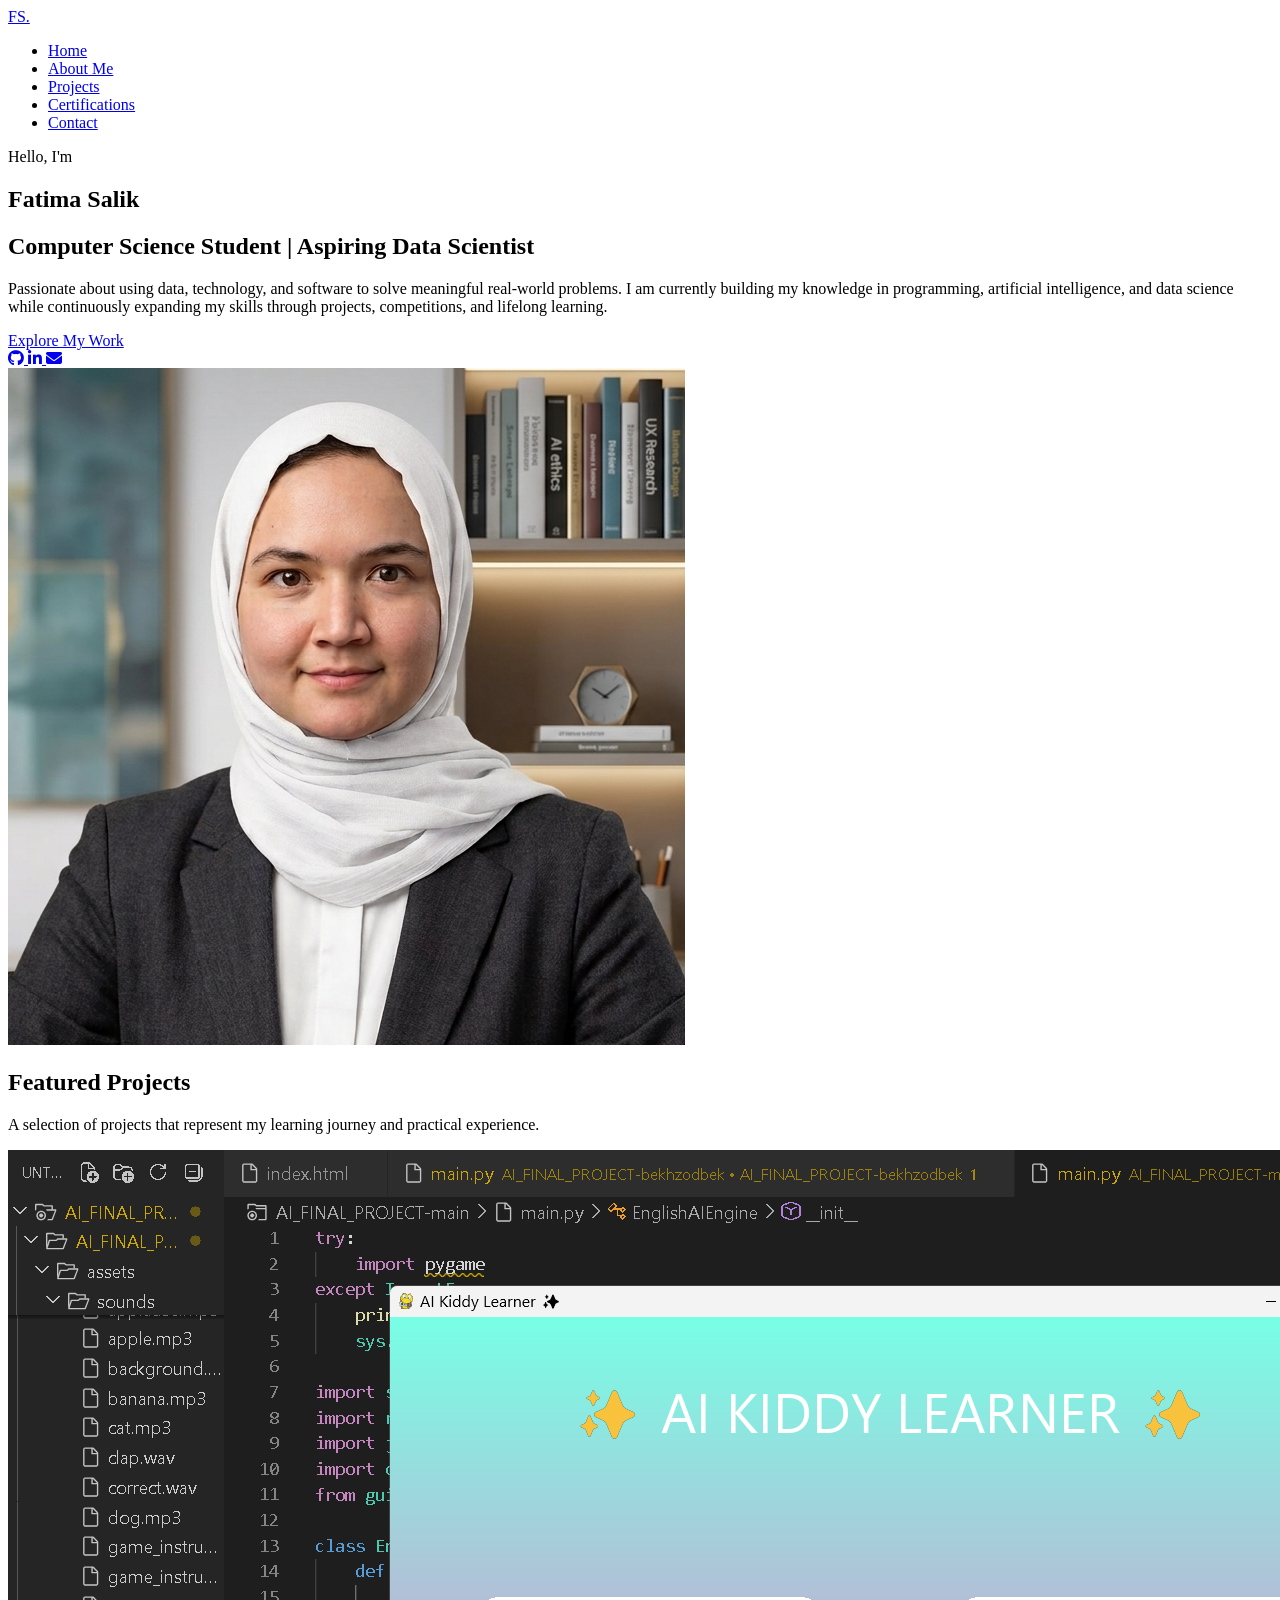
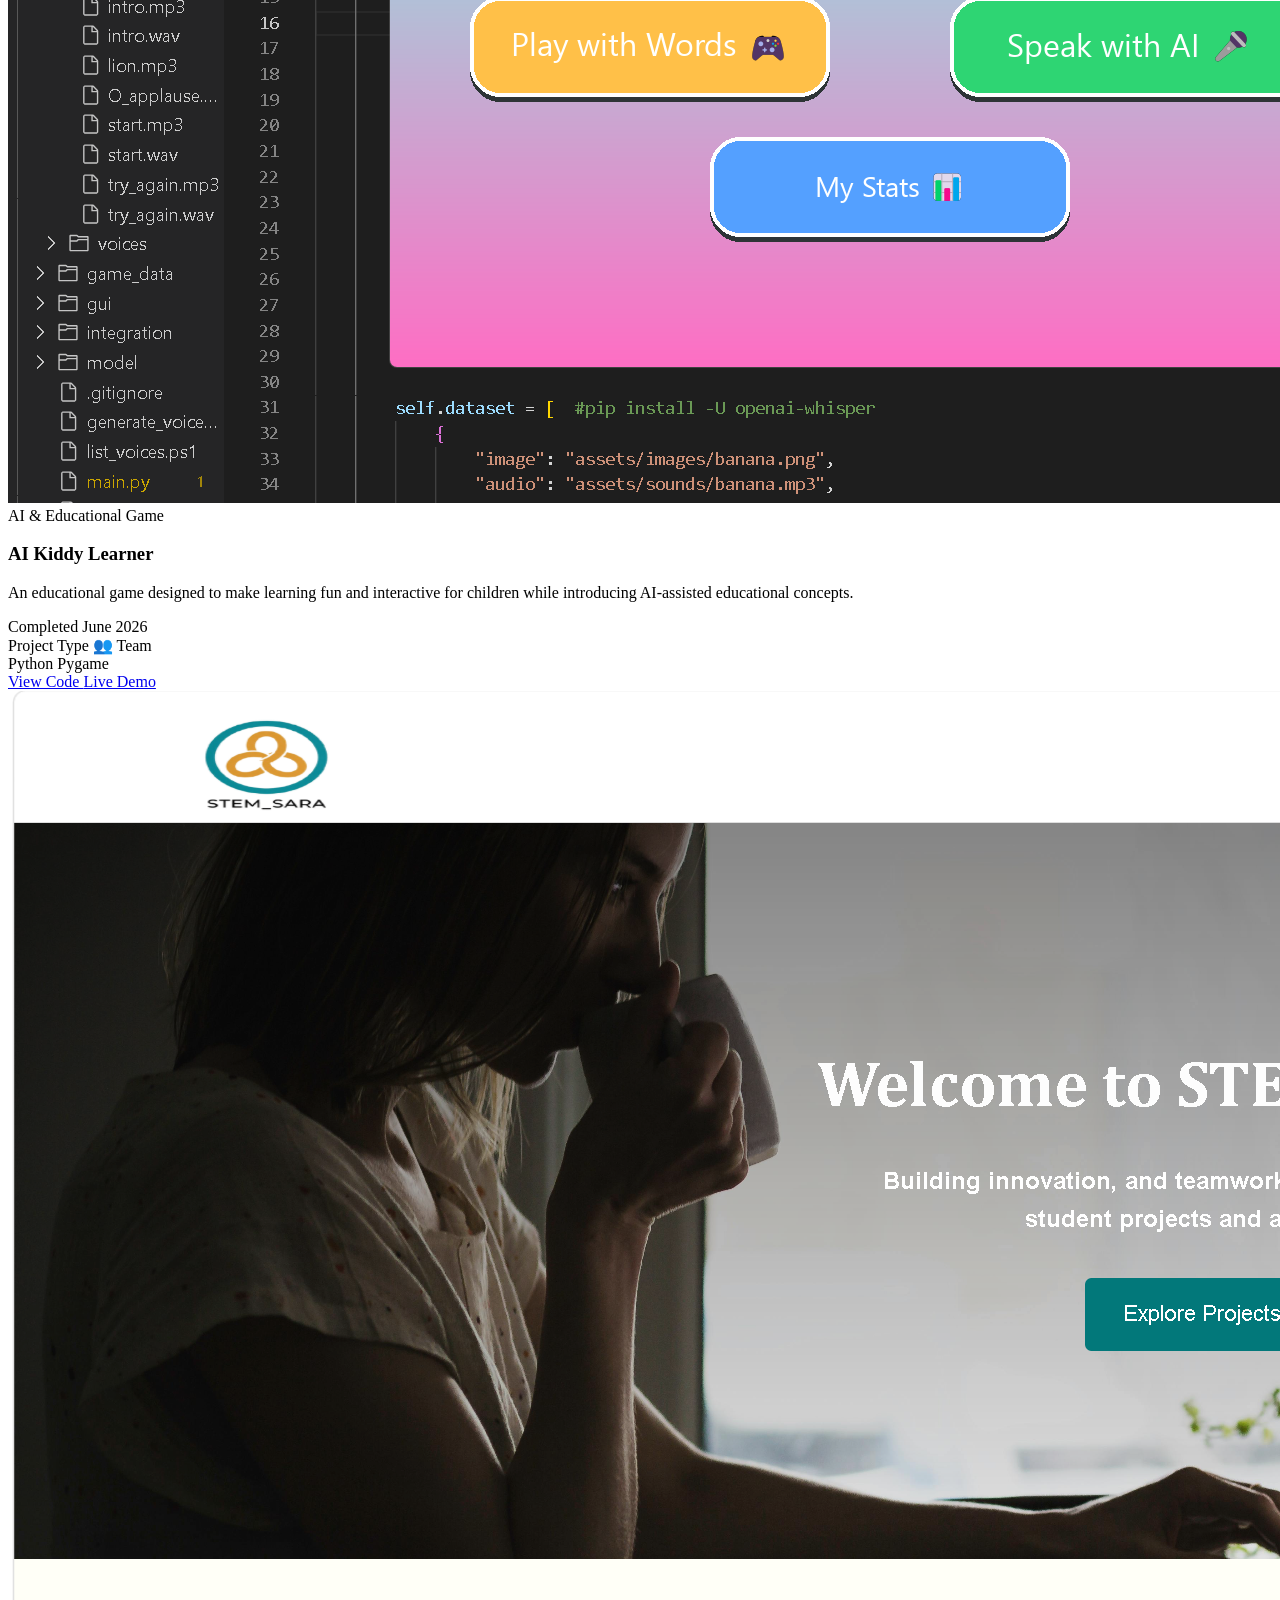
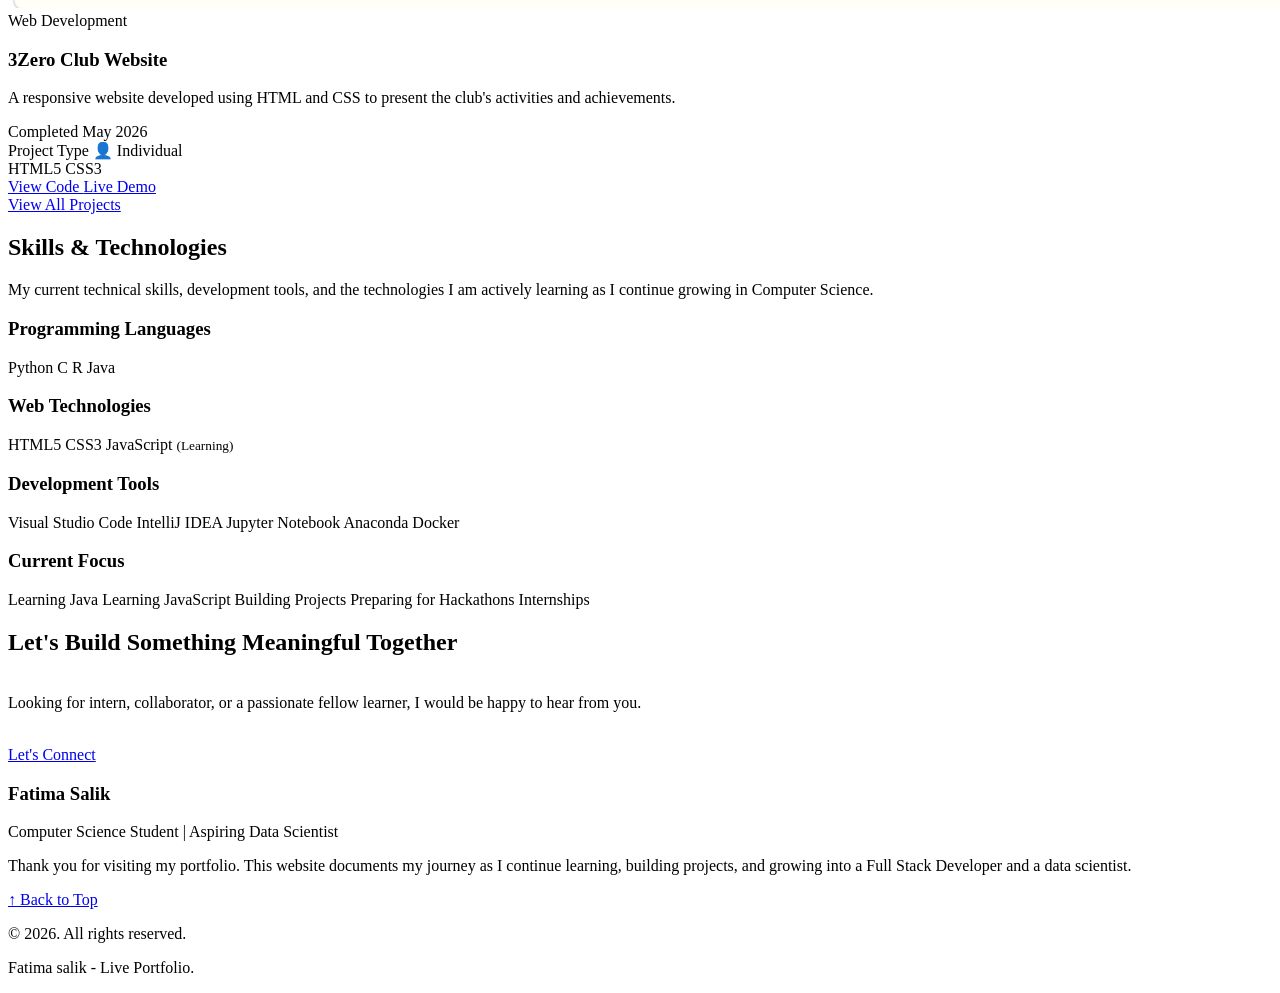
==== index.html @ 70add057 "Initial commit for portfolio project" ====
<!DOCTYPE html>
<html lang="en">

<head>

    <!-- ==========================
         Basic Page Information
    =========================== -->

    <meta charset="UTF-8">
    <meta name="viewport" content="width=device-width, initial-scale=1.0">

    <title>Fatima Salik | Portfolio</title>

    <meta name="description"
        content="Official portfolio of Fatima Salik, a Computer Science student and aspiring Data Scientist showcasing projects, skills, achievements, and learning journey.">

    <meta name="author" content="Fatima Salik">

    <!-- CSS -->
    <link rel="stylesheet" href="css/style.css">

    <!-- Google Fonts (Professional Choice) -->
    <link rel="preconnect" href="https://fonts.googleapis.com">
    <link rel="preconnect" href="https://fonts.gstatic.com" crossorigin>

    <link href="https://fonts.googleapis.com/css2?family=Poppins:wght@300;400;500;600;700&display=swap"
        rel="stylesheet">

    <!-- Icons (for later use) -->
    <link rel="stylesheet"
        href="https://cdnjs.cloudflare.com/ajax/libs/font-awesome/6.7.2/css/all.min.css">

</head>

<body>

    <!-- ==================================
             HEADER
    =================================== -->

    <header>
 <div class="container">  
        <nav class="navbar">

            <!-- Logo / Name -->

            <div class="logo">

                <a href="index.html">
                    FS.
                </a>

            </div>

            <!-- Navigation Links -->

            <ul class="nav-links">

                <li><a href="index.html" class="active">Home</a></li>

                <li><a href="About_Me.html">About Me</a></li>

                <li><a href="Projects.html">Projects</a></li>

                <li><a href="Certifications.html">Certifications</a></li>

                <!-- <li><a href="assets/Fatima_Salik_Resume.pdf">Resume</a></li> -->

                <li><a href="Contact.html">Contact</a></li>

                

            </ul>

        </nav>
</div>
    </header>


    <!-- ==================================
                HERO SECTION
    =================================== -->

    <main>
        <div id="connect-anchor"></div>


        <section id="hero" class="hero">
            <div class="container"> 

            <!-- Left Side -->
             

            <div class="hero-content">

                <p class="welcome-text">

                    Hello, I'm

                </p>

                <h1>

                    Fatima Salik

                </h1>

                <h2>

                    Computer Science Student
                    <span>|</span>
                    Aspiring Data Scientist

                </h2>

                <p class="hero-description">

                    Passionate about using data, technology, and software to
                    solve meaningful real-world problems.

                    I am currently building my knowledge in programming,
                    artificial intelligence, and data science while continuously
                    expanding my skills through projects, competitions, and
                    lifelong learning.

                </p>

                <!-- Buttons -->

                <div class="hero-buttons">

    <a href="Projects.html" class="primary-btn">

        Explore My Work

    </a>

    <!-- <a href="About_me.html" class="secondary-btn">

        My Learning Journey

    </a> -->

</div>

            </div>


            <!-- Right Side -->

            <div class="hero-image">

                <div class="hero-image">

    <div class="hero-social">

        <a href="https://github.com/fatimasalik-dev" target="_blank">
            <i class="fab fa-github"></i>
        </a>

        <a href="https://www.linkedin.com/in/fatimasalik/" target="_blank">
            <i class="fab fa-linkedin-in"></i>
        </a>

        <a href="mailto:salikfatima2004@gmail.com">
            <i class="fas fa-envelope"></i>
        </a>

    </div>

    <img src="images/profile.png"
         alt="Fatima Salik">

</div>


        </section>
       
            <!-- ==================================
                ABOUT PREVIEW
    =================================== -->

    <!-- <section id="about" class="about">
        <div class="container"> 
            <div class="about-card">  
            <h1>Who I am: </h1>    <br>
            </div>

<div class="about-text">

    <p>

        I am currently pursuing a Bachelor's degree in
        Computer Science while building a strong foundation
        in programming, software development, and data science.

    </p>

    <p>

        I enjoy learning new technologies, solving logical
        problems, and turning ideas into practical software
        solutions through continuous learning and hands-on
        projects.

    </p>

    <p>

        As I progress through my university journey,
        this portfolio documents my growth, projects,
        achievements, and experiences as an aspiring
        technology professional.

    </p>
    <br>

    <a href="About_me.html" class="primary-btn">

        My Learning Journey →

    </a>

</div>
</div>
 </div>

    </section> -->

    <!-- ==================================
            FEATURED PROJECTS
    =================================== -->

    <section id="projects" class="featured-projects">
         <div class="container">  

        <div class="section-heading">

            <h2>Featured Projects</h2>

            <p>

                A selection of projects that represent my learning journey
                and practical experience.

            </p>

        </div>


        <div class="projects-container">

            <!-- Project 1 -->

           
            <article class="project-card">

    <img src="images/ai-kiddy.png"
         alt="AI Kiddy Learner Project Screenshot">

    <div class="project-content">

        <span class="project-category">

            AI & Educational Game

        </span>

        <h3>

            AI Kiddy Learner

        </h3>

        <p>

            An educational game designed to make learning fun
            and interactive for children while introducing
            AI-assisted educational concepts.

        </p>

        <div class="project-meta">

            <div class="meta-item">

                <span class="meta-label">

                    Completed

                </span>

                <span class="meta-value">

                    June 2026

                </span>

            </div>

            <div class="meta-item">

                <span class="meta-label">

                    Project Type

                </span>

                <span class="meta-value">

                    👥 Team

                </span>

            </div>

        </div>

        <div class="tech-stack">

            <span>Python</span>

            <span>Pygame</span>

        </div>

        <div class="project-links">

            <a href="#" class="secondary-btn">

                View Code

            </a>

            <a href="#" class="primary-btn">

                Live Demo

            </a>

        </div>

    </div>

</article>

            <!-- Project 2 -->

            <article class="project-card">

    <img src="images/stem-sara.png"
         alt="STEM_SARA Club Website Screenshot">

    <div class="project-content">

        <span class="project-category">

            Web Development

        </span>

        <h3>

            3Zero Club Website

        </h3>

        <p>

            A responsive website developed using HTML and CSS
            to present the club's activities and achievements.

        </p>

        <div class="project-meta">

            <div class="meta-item">

                <span class="meta-label">

                    Completed

                </span>

                <span class="meta-value">

                    May 2026

                </span>

            </div>

            <div class="meta-item">

                <span class="meta-label">

                    Project Type

                </span>

                <span class="meta-value">

                    👤 Individual
                </span>

            </div>

        </div>

        <div class="tech-stack">

            <span>HTML5</span>

            <span>CSS3</span>

        </div>

        <div class="project-links">

            <!-- <a href="#" class="secondary-btn">

                View Code

            </a> -->

            <a href="https://github.com/fatimasalik-dev/STEM_SARA"
   class="secondary-btn"
   target="_blank"
   rel="noopener noreferrer">

    View Code

</a>

            <!-- <a href="#" class="primary-btn">

                Live Demo

            </a> -->

<a href="https://fatimasalik-dev.github.io/STEM_SARA/"
   class="primary-btn"
   target="_blank"
   rel="noopener noreferrer">

    Live Demo

</a>




        </div>

    </div>

</article>

        </div>



        <div class="projects-button">

            <a href="Projects.html"
                class="primary-btn">

                View All Projects

            </a>

        </div>
 </div>
    </section>

    <!-- ==================================
                SKILLS PREVIEW
    =================================== -->

<section id="skills" class="skills">

    <div class="container">

        <div class="section-heading">

            <h2>Skills & Technologies</h2>

            <p>

                My current technical skills, development tools,
                and the technologies I am actively learning as I
                continue growing in Computer Science.

            </p>

        </div>

        <div class="skills-grid">

            <!-- Programming Languages -->

            <div class="skill-card">

                <h3>Programming Languages</h3>

                <div class="skill-tags">

                    <span>Python</span>
                    <span>C</span>
                    <span>R</span>
                    <span>Java</span>

                </div>

            </div>

            <!-- Web Technologies -->

            <div class="skill-card">

                <h3>Web Technologies</h3>

                <div class="skill-tags">

                    <span>HTML5</span>
                    <span>CSS3</span>
                    <span>JavaScript <small>(Learning)</small></span>

                </div>

            </div>

            <!-- Development Tools -->

            <div class="skill-card">

                <h3>Development Tools</h3>

                <div class="skill-tags">

                    <span>Visual Studio Code</span>
                    <span>IntelliJ IDEA</span>
                    <span>Jupyter Notebook</span>
                    <span>Anaconda</span>
                    <span>Docker</span>

                </div>

            </div>

            <!-- Current Focus -->

            <div class="skill-card">

                <h3>Current Focus</h3>

                <div class="skill-tags">

                    <span>Learning Java</span>
                    <span>Learning JavaScript</span>
                    <span>Building Projects</span>
                    <span>Preparing for Hackathons</span>
                    <span>Internships</span>

                </div>

            </div>

        </div>

    </div>

</section>

     
        <!-- ==================================
                CONTACT CTA
    =================================== -->

<section id="contact" class="contact">

    <div class="container">

        <div class="contact-card">

            <h2>Let's Build Something Meaningful Together</h2>

            <p> <br>
                Looking for intern, collaborator, or a passionate fellow learner, I would be happy to hear from you.
            </p>
<br>
            <div class="contact-buttons">

               <a href="#connect-anchor" class="primary-btn">
Let's Connect</a>

            </div>

        </div>

    </div>

</section>
           

</main>


<!-- ==================================
            FOOTER
=================================== -->


<footer id="footer">

    <div class="container">

        <div class="footer-content">

            <h3>

                Fatima Salik

            </h3>

            <p class="footer-title">

                Computer Science Student | Aspiring Data Scientist

            </p>

            <p class="footer-description">

                Thank you for visiting my portfolio. This website
                documents my journey as I continue learning,
                building projects, and growing into a  Full Stack Developer and a data scientist.

            </p>

            <a href="#hero" class="back-to-top">

                ↑ Back to Top

            </a>

            <div class="footer-bottom">

                <p>

                    &copy; 2026. All rights reserved.

                </p>

                <p>

                Fatima salik - Live Portfolio.
                </p>

            </div>

        </div>

    </div>

</footer>



<!-- JavaScript -->
<script src="js/script.js"></script>

</body>

</html>


    </main>



    <!-- JavaScript -->
    <script src="js/script.js"></script>

</body>

</html>
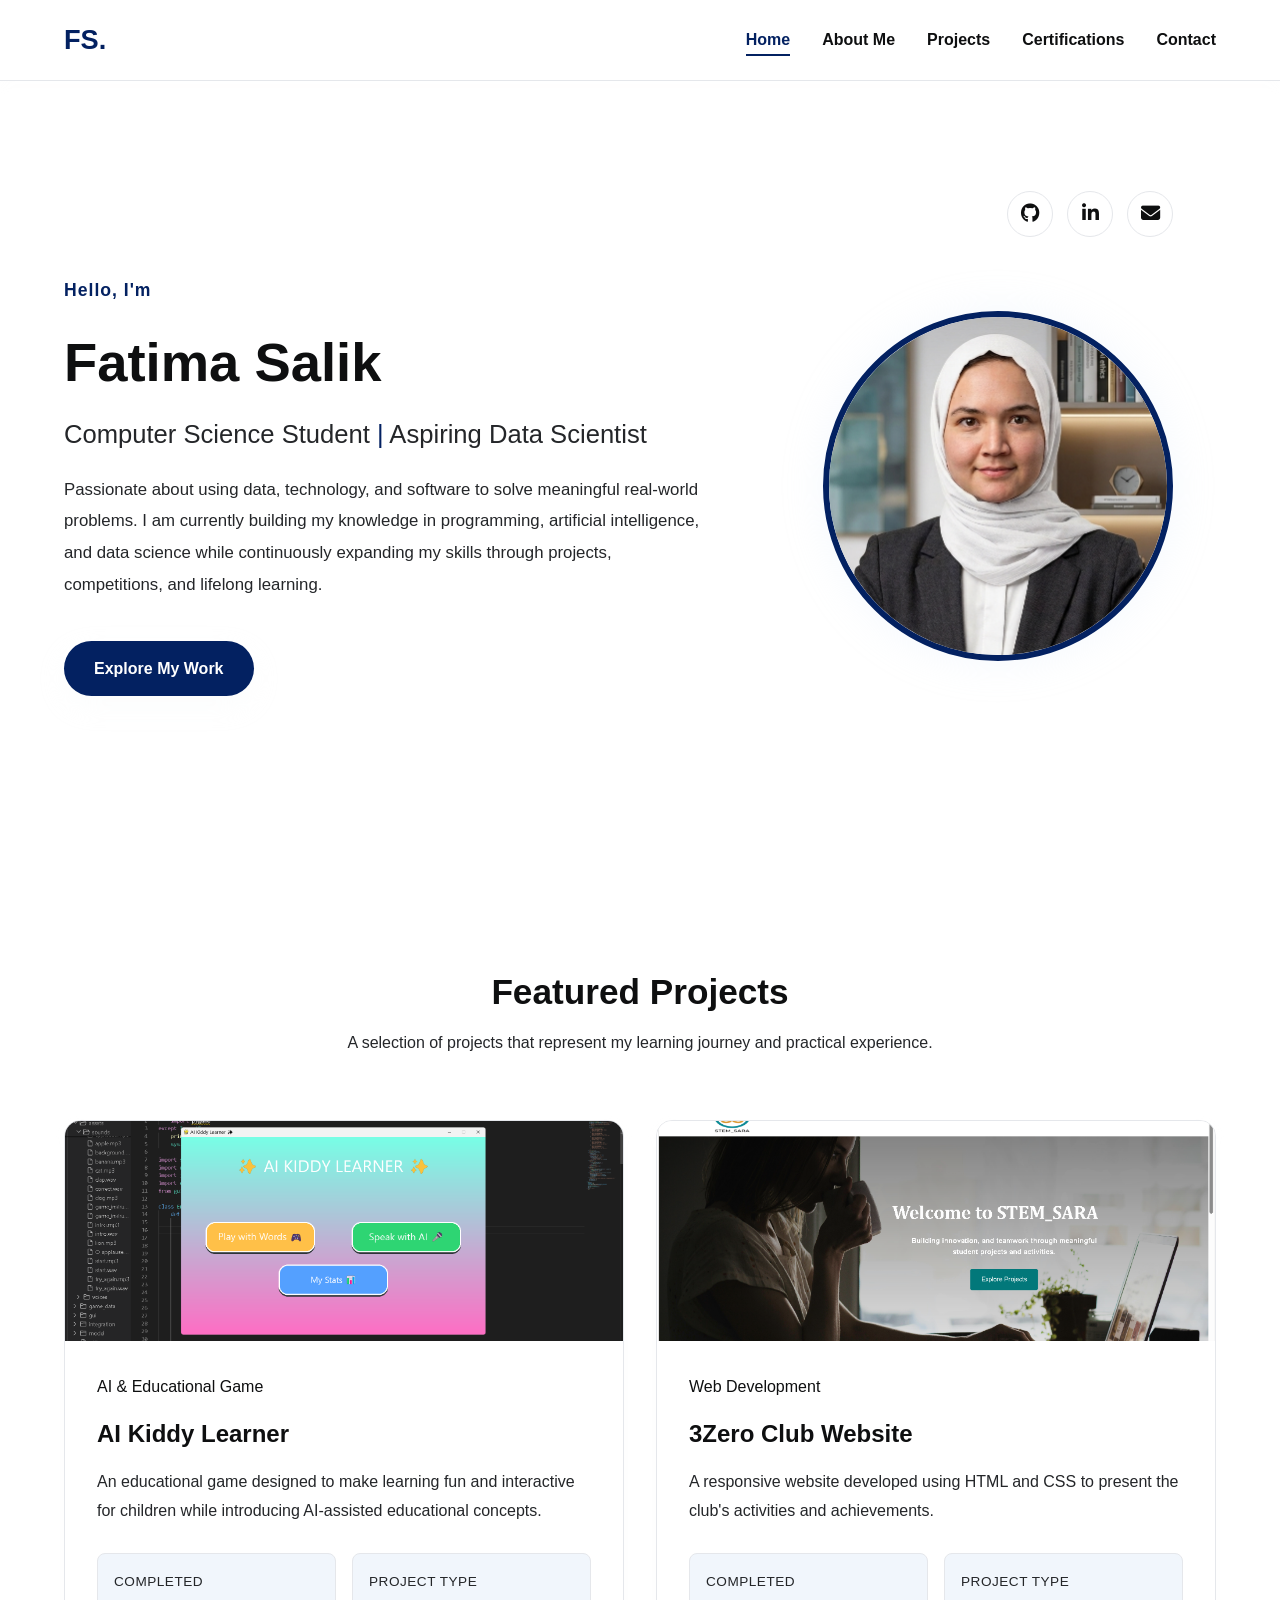
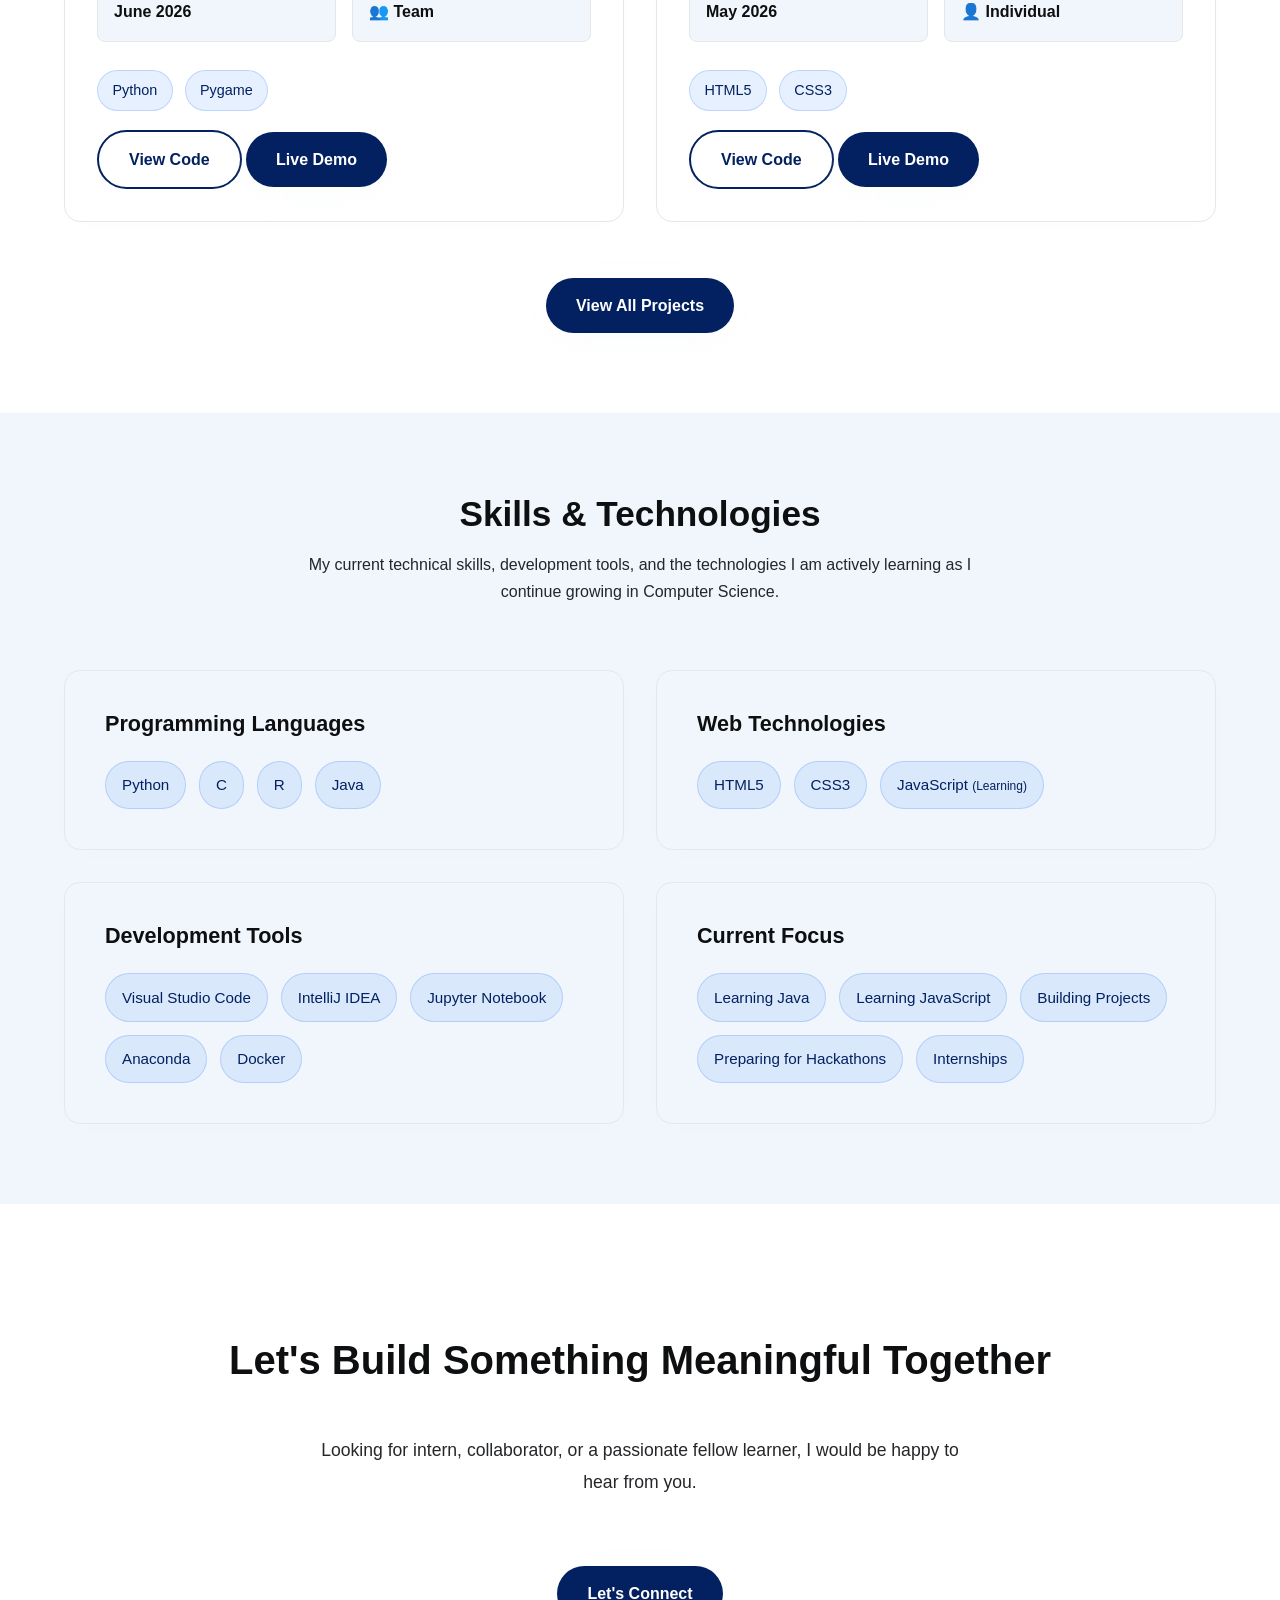
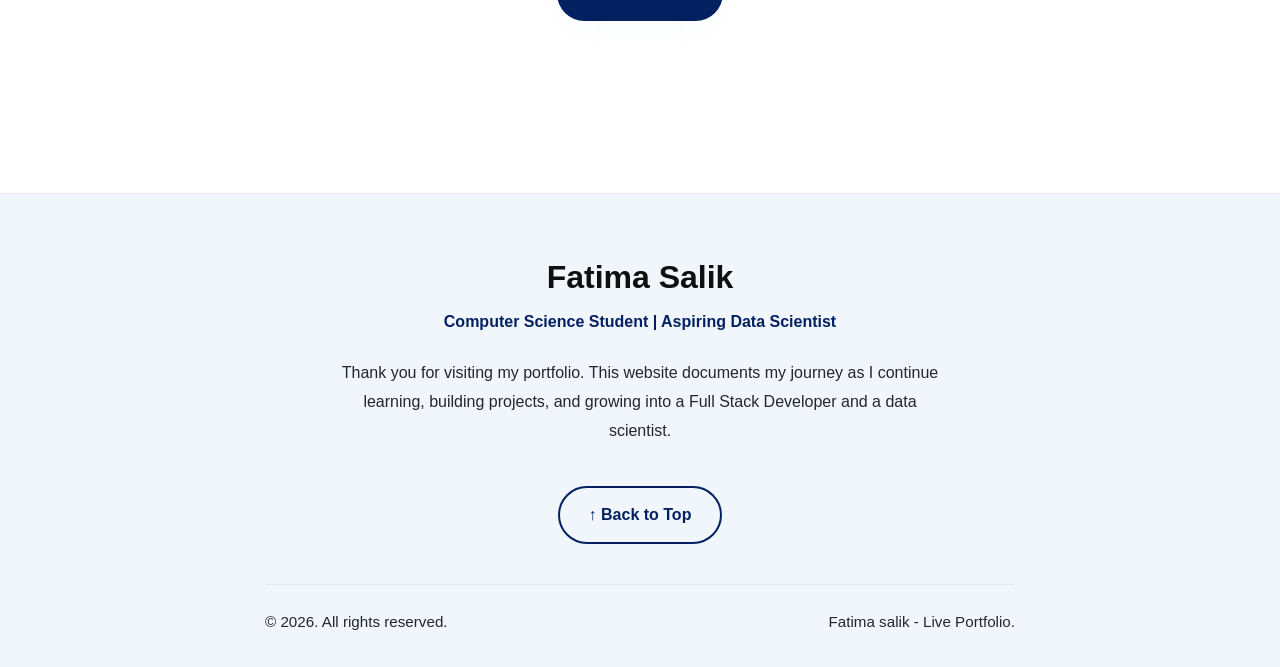
==== commit 6b751632: "Change stylesheet link to uppercase 'CSS' Updated the CSS stylesheet link to use uppercase 'CSS'." ====
--- a/index.html
+++ b/index.html
@@ -18,7 +18,7 @@
     <meta name="author" content="Fatima Salik">
 
     <!-- CSS -->
-    <link rel="stylesheet" href="css/style.css">
+    <link rel="stylesheet" href="CSS/style.css">
 
     <!-- Google Fonts (Professional Choice) -->
     <link rel="preconnect" href="https://fonts.googleapis.com">
@@ -684,4 +684,4 @@
 
 </body>
 
-</html>+</html>
--- a/CSS/style.css
+++ b/CSS/style.css
@@ -0,0 +1,29 @@
+
+@import url("variables.css");
+@import url("reset.css");
+@import url("navbar.css");
+@import url("Home.css");
+
+@import url("About_Me.css");
+
+@import url("Certifications.css");
+
+@import url("contact.css");
+@import url("footer.css");
+@import url("responsive.css");
+html{
+
+    scroll-behavior:smooth;
+
+}
+
+/* 
+*{
+background:#FFFFFF;
+backdrop-filter:blur(25px);
+} */
+
+
+/* body{
+    background:rgb(255, 253, 253) !important;
+} */
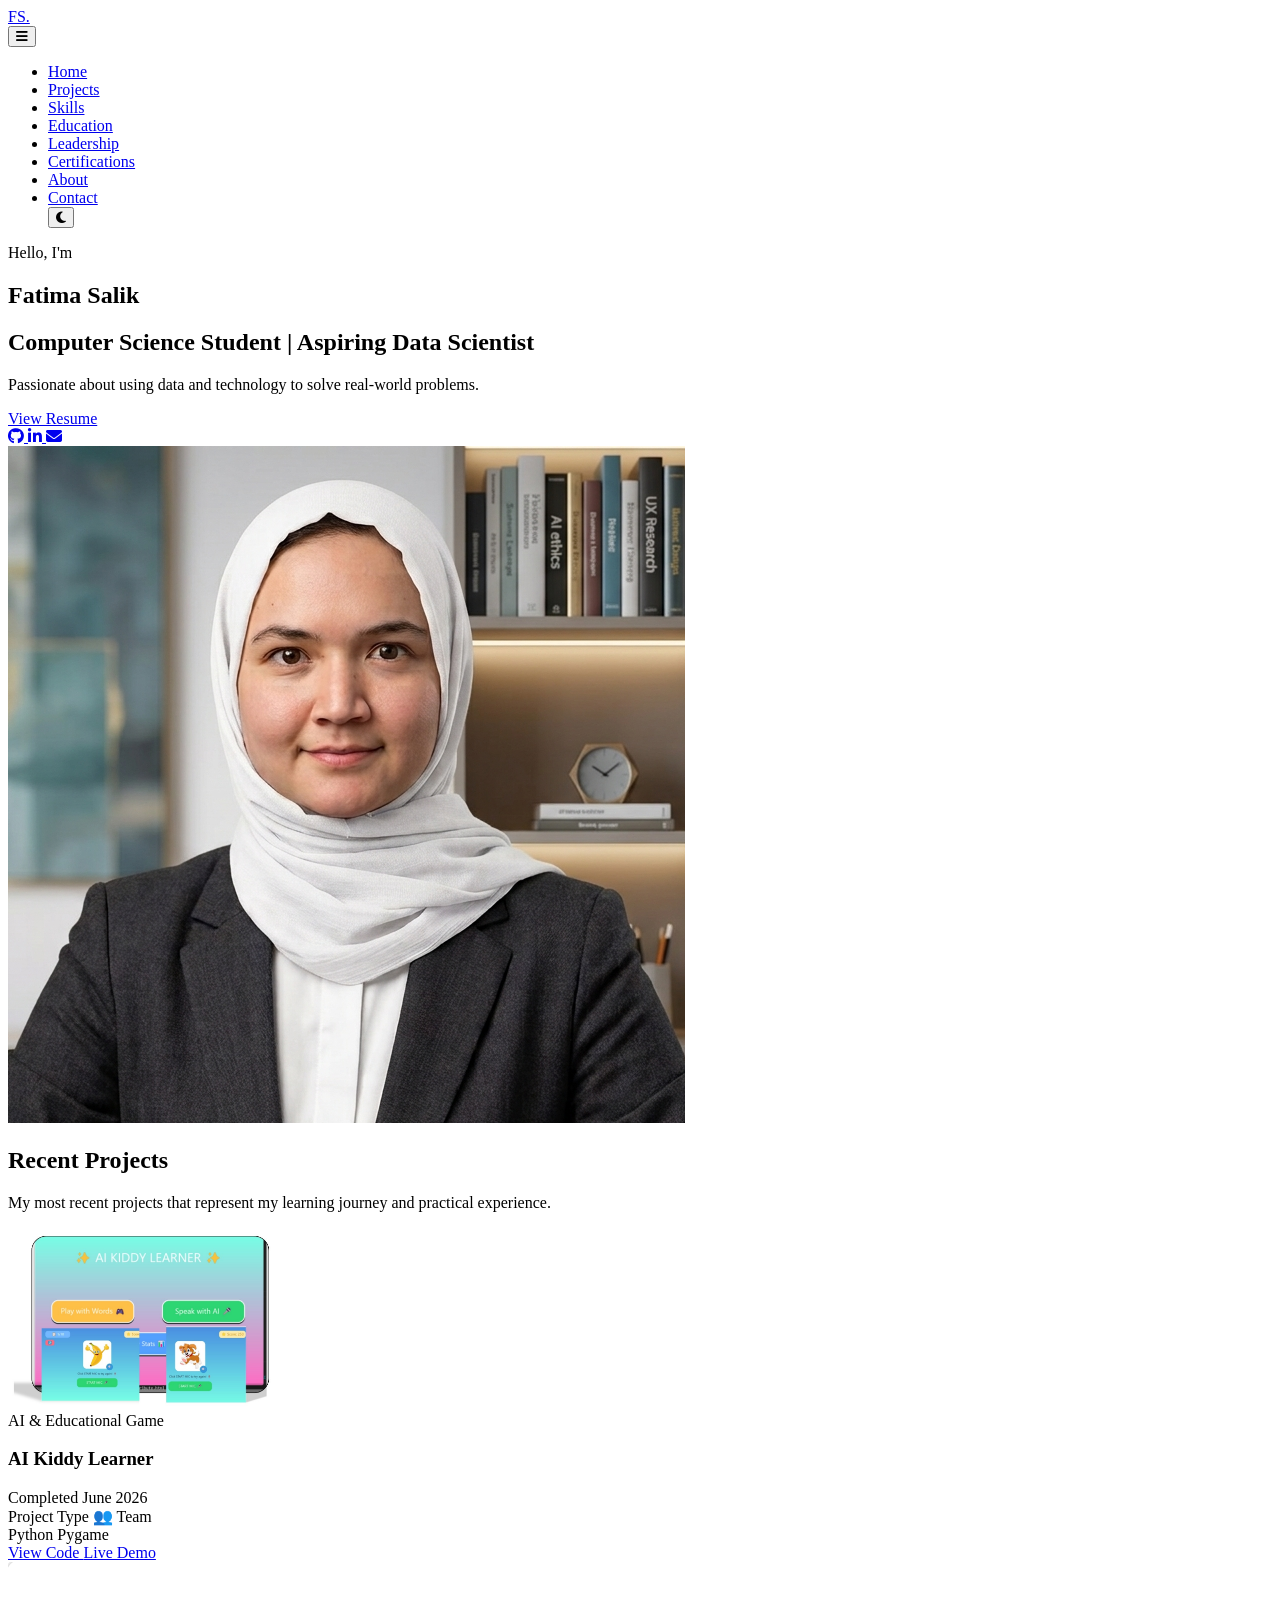
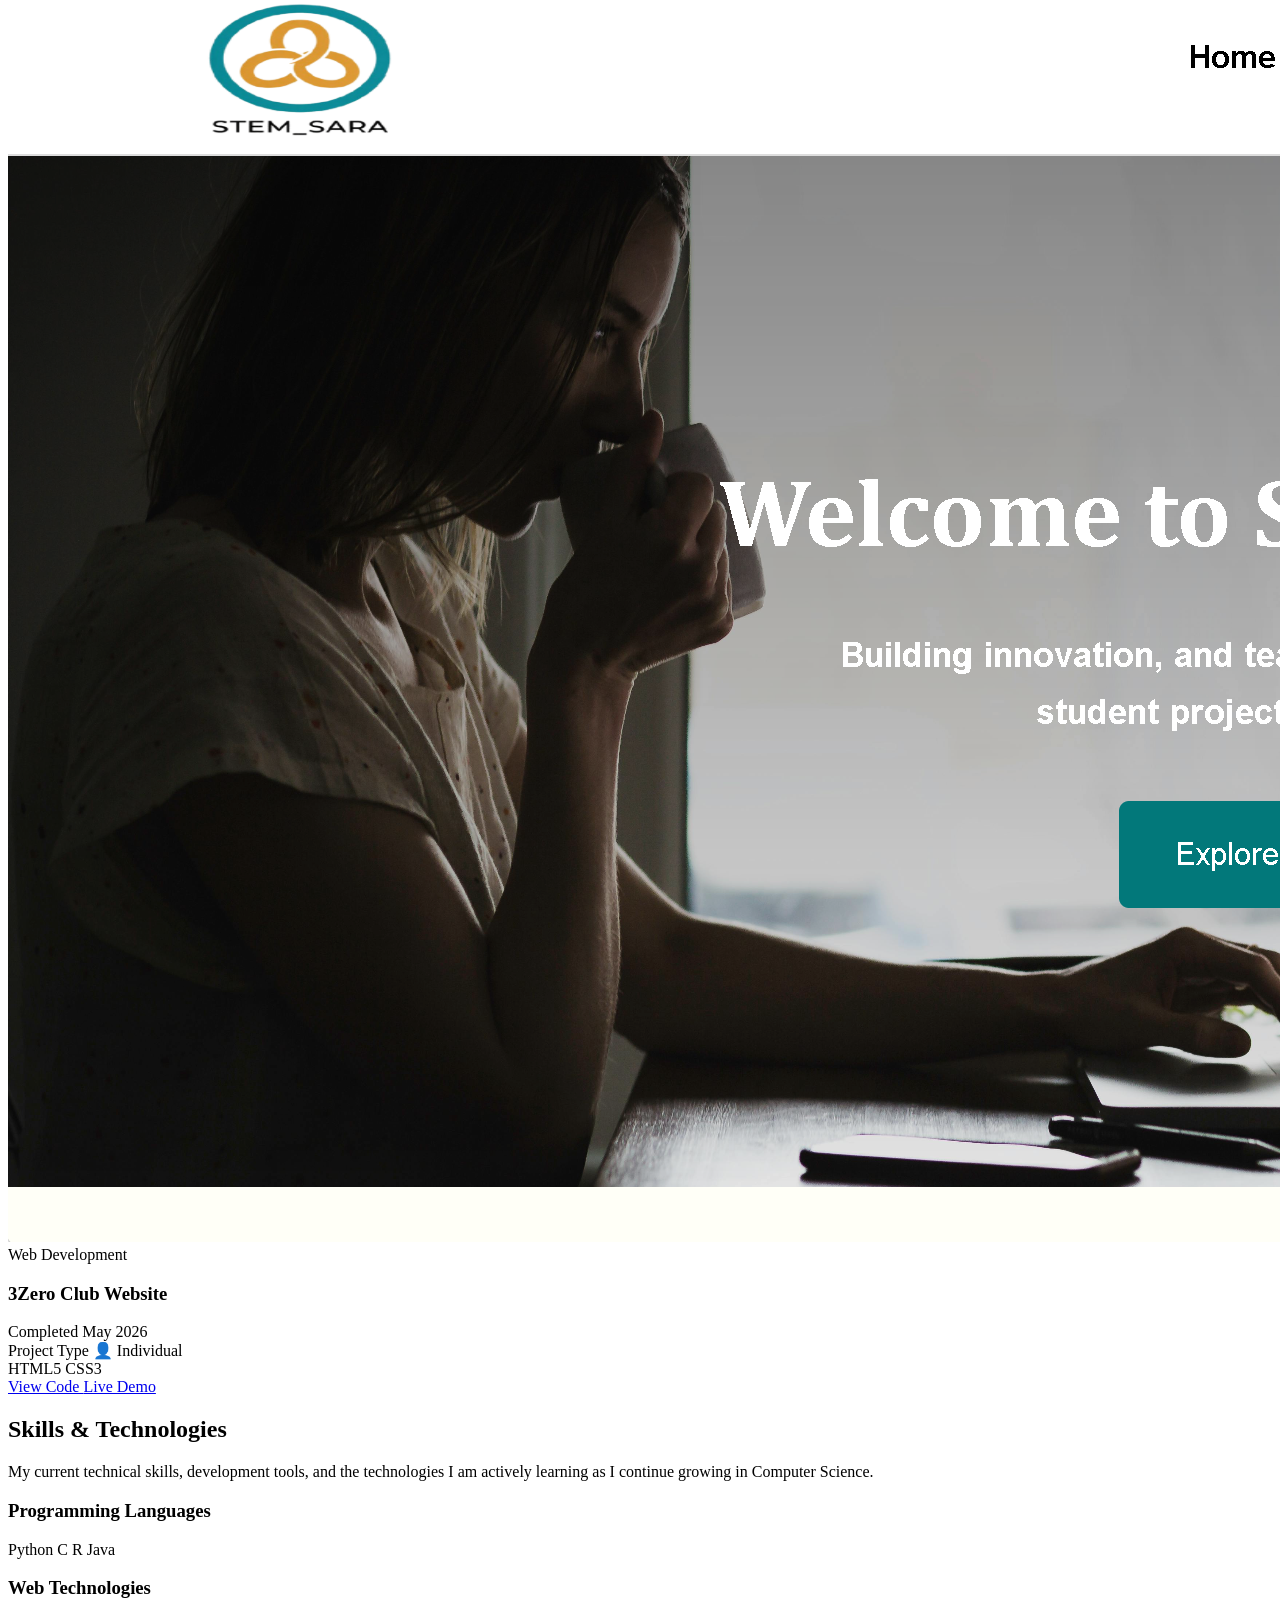
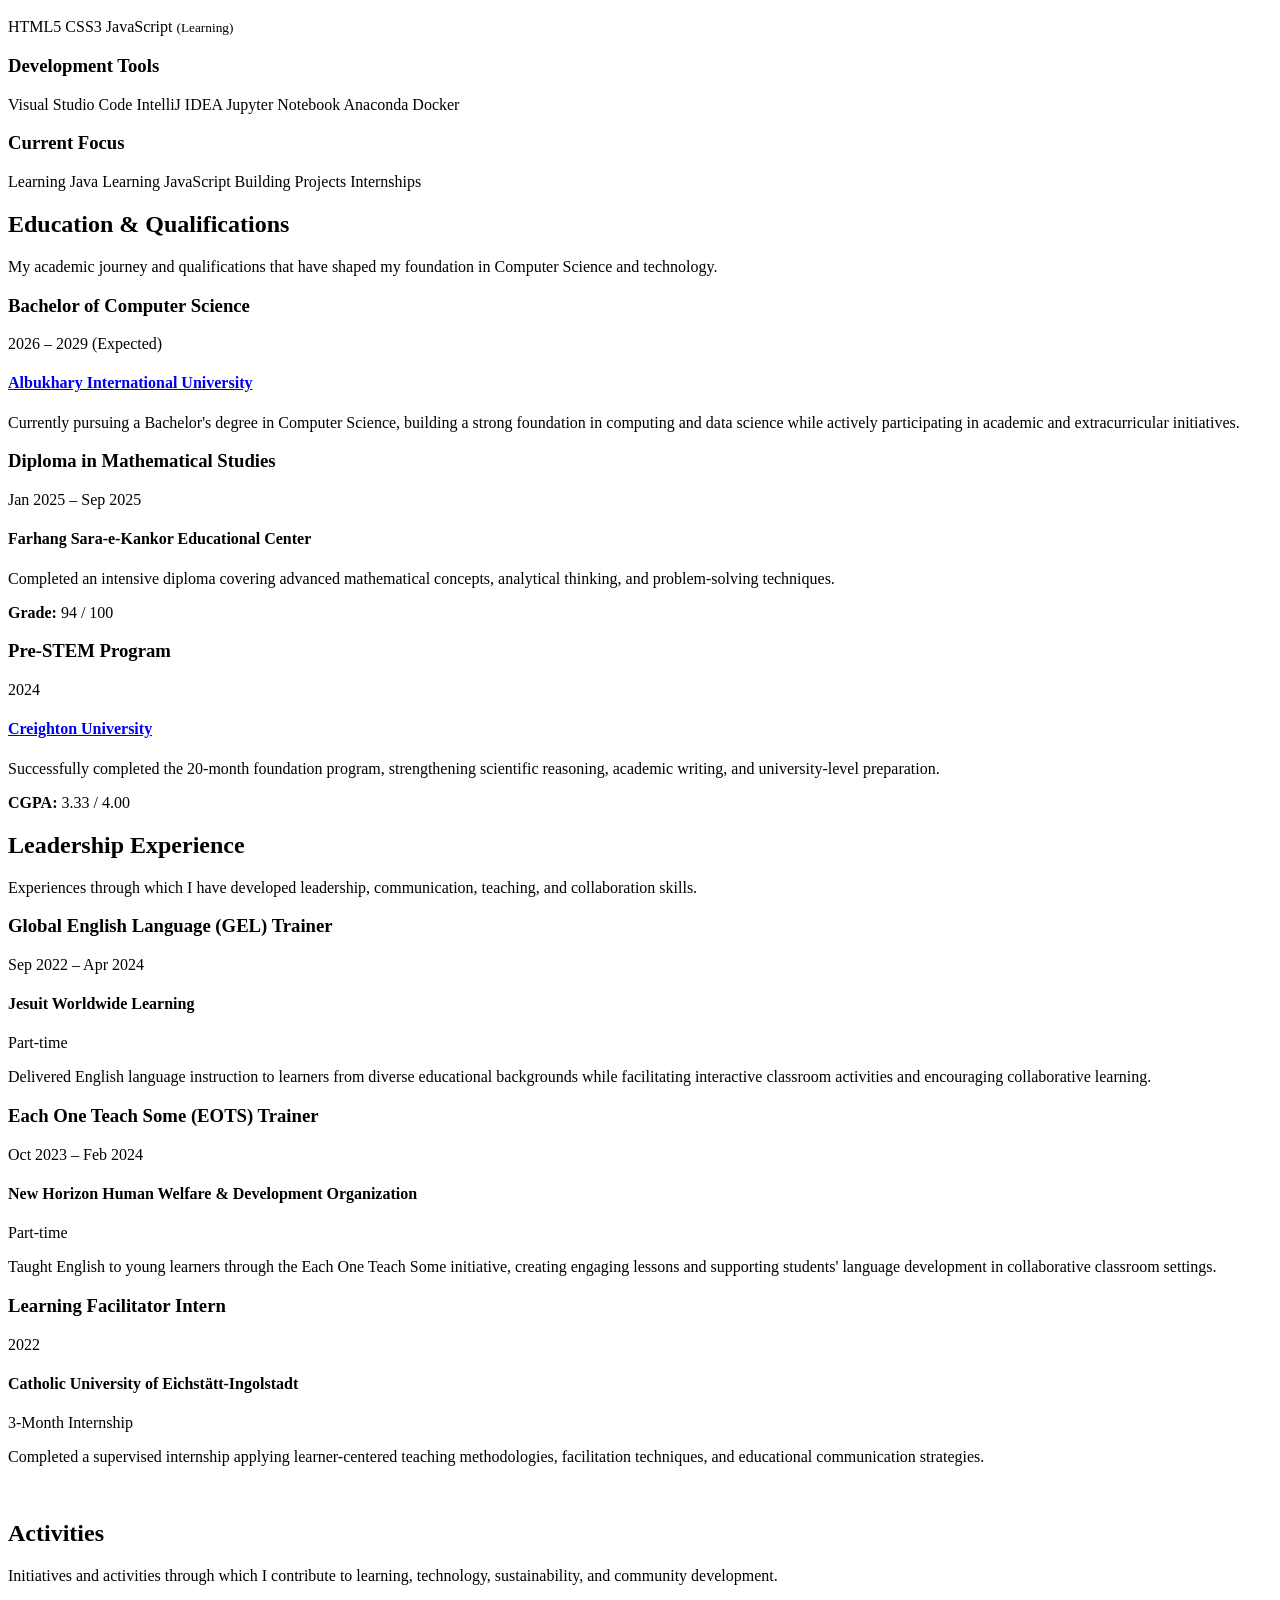
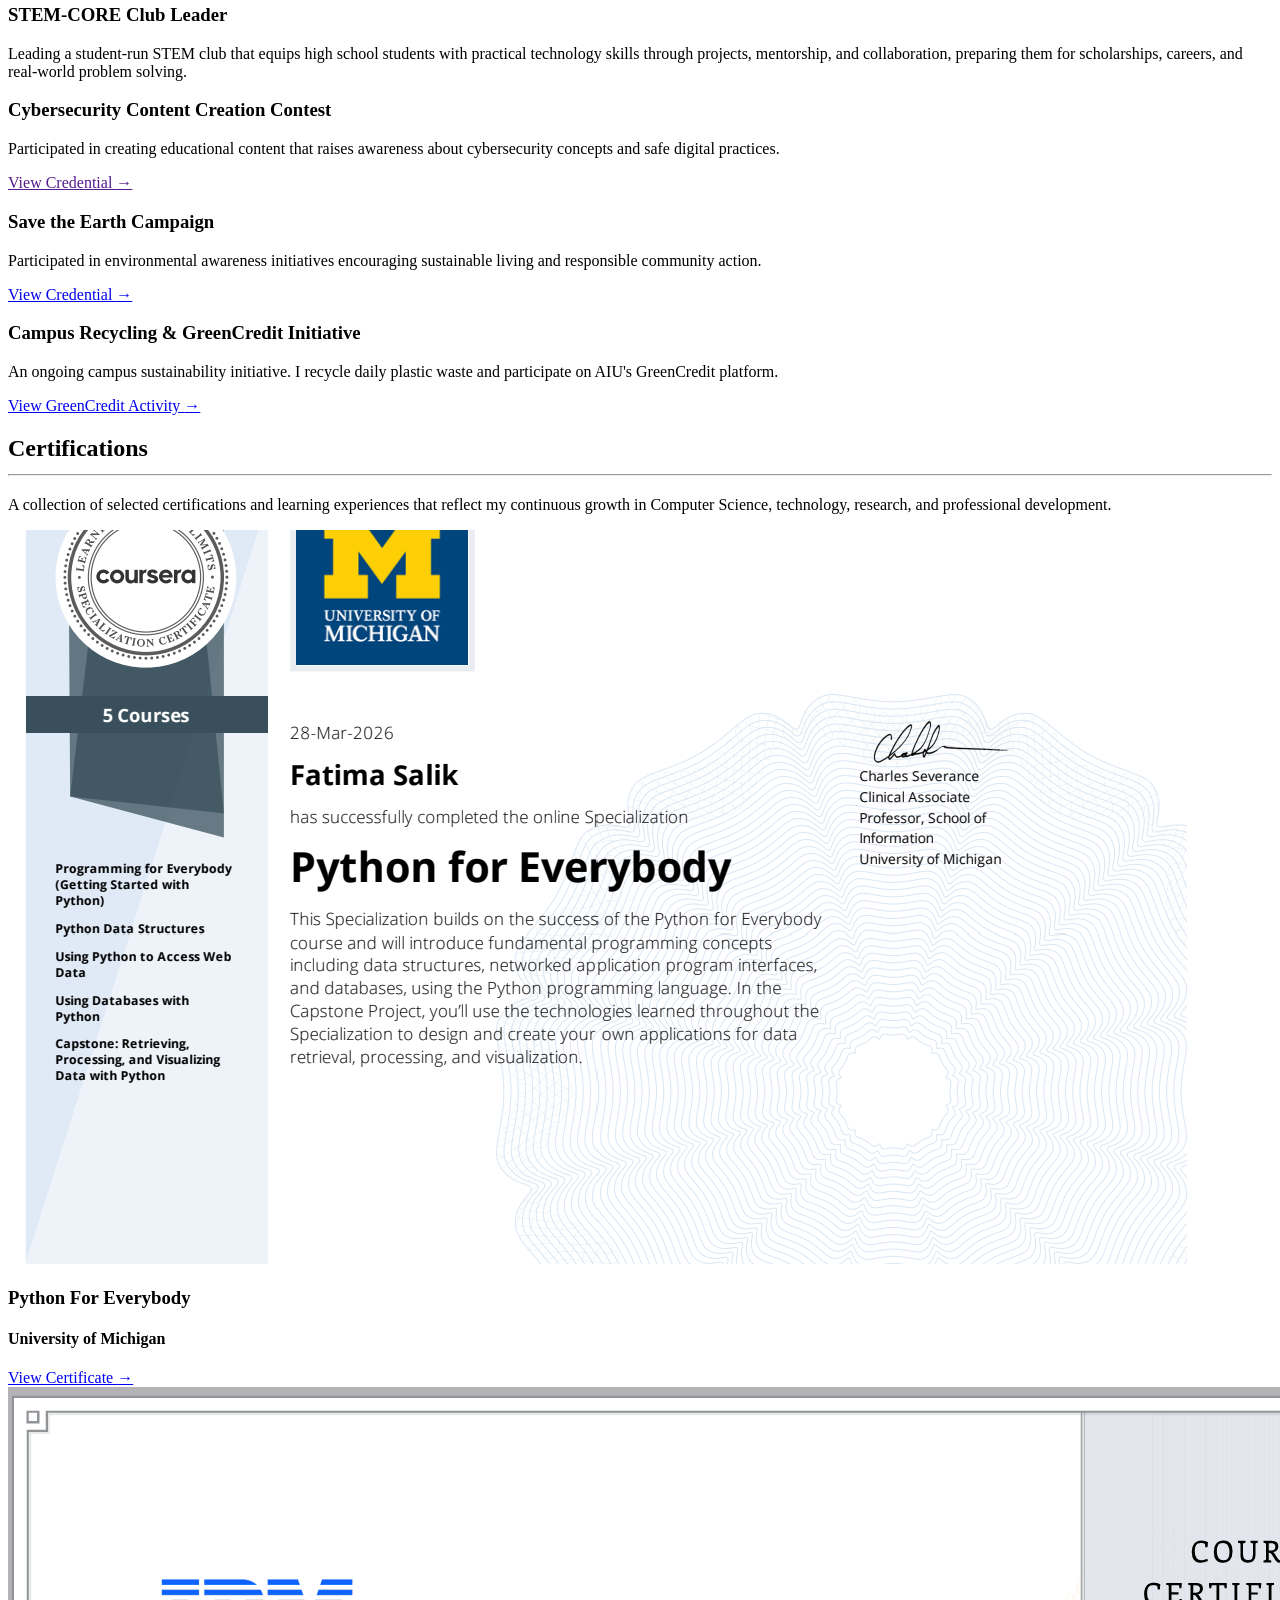
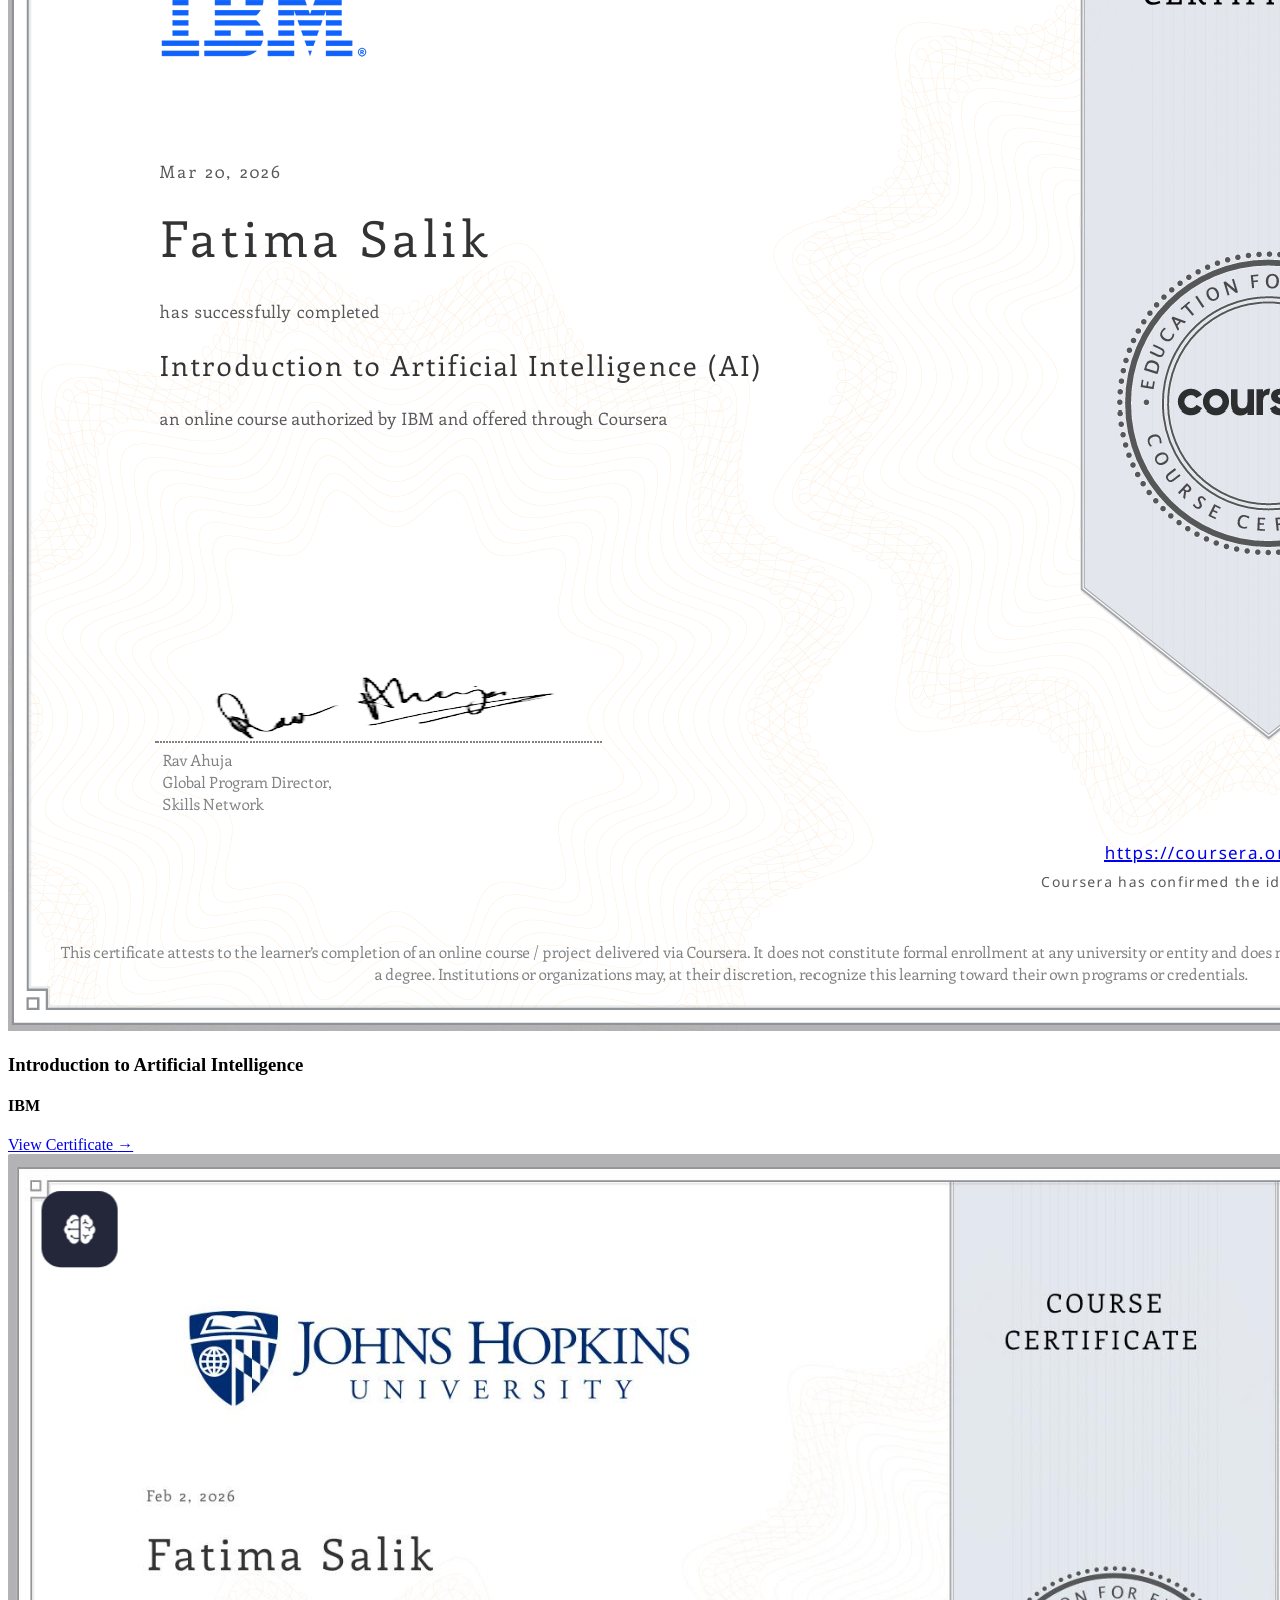
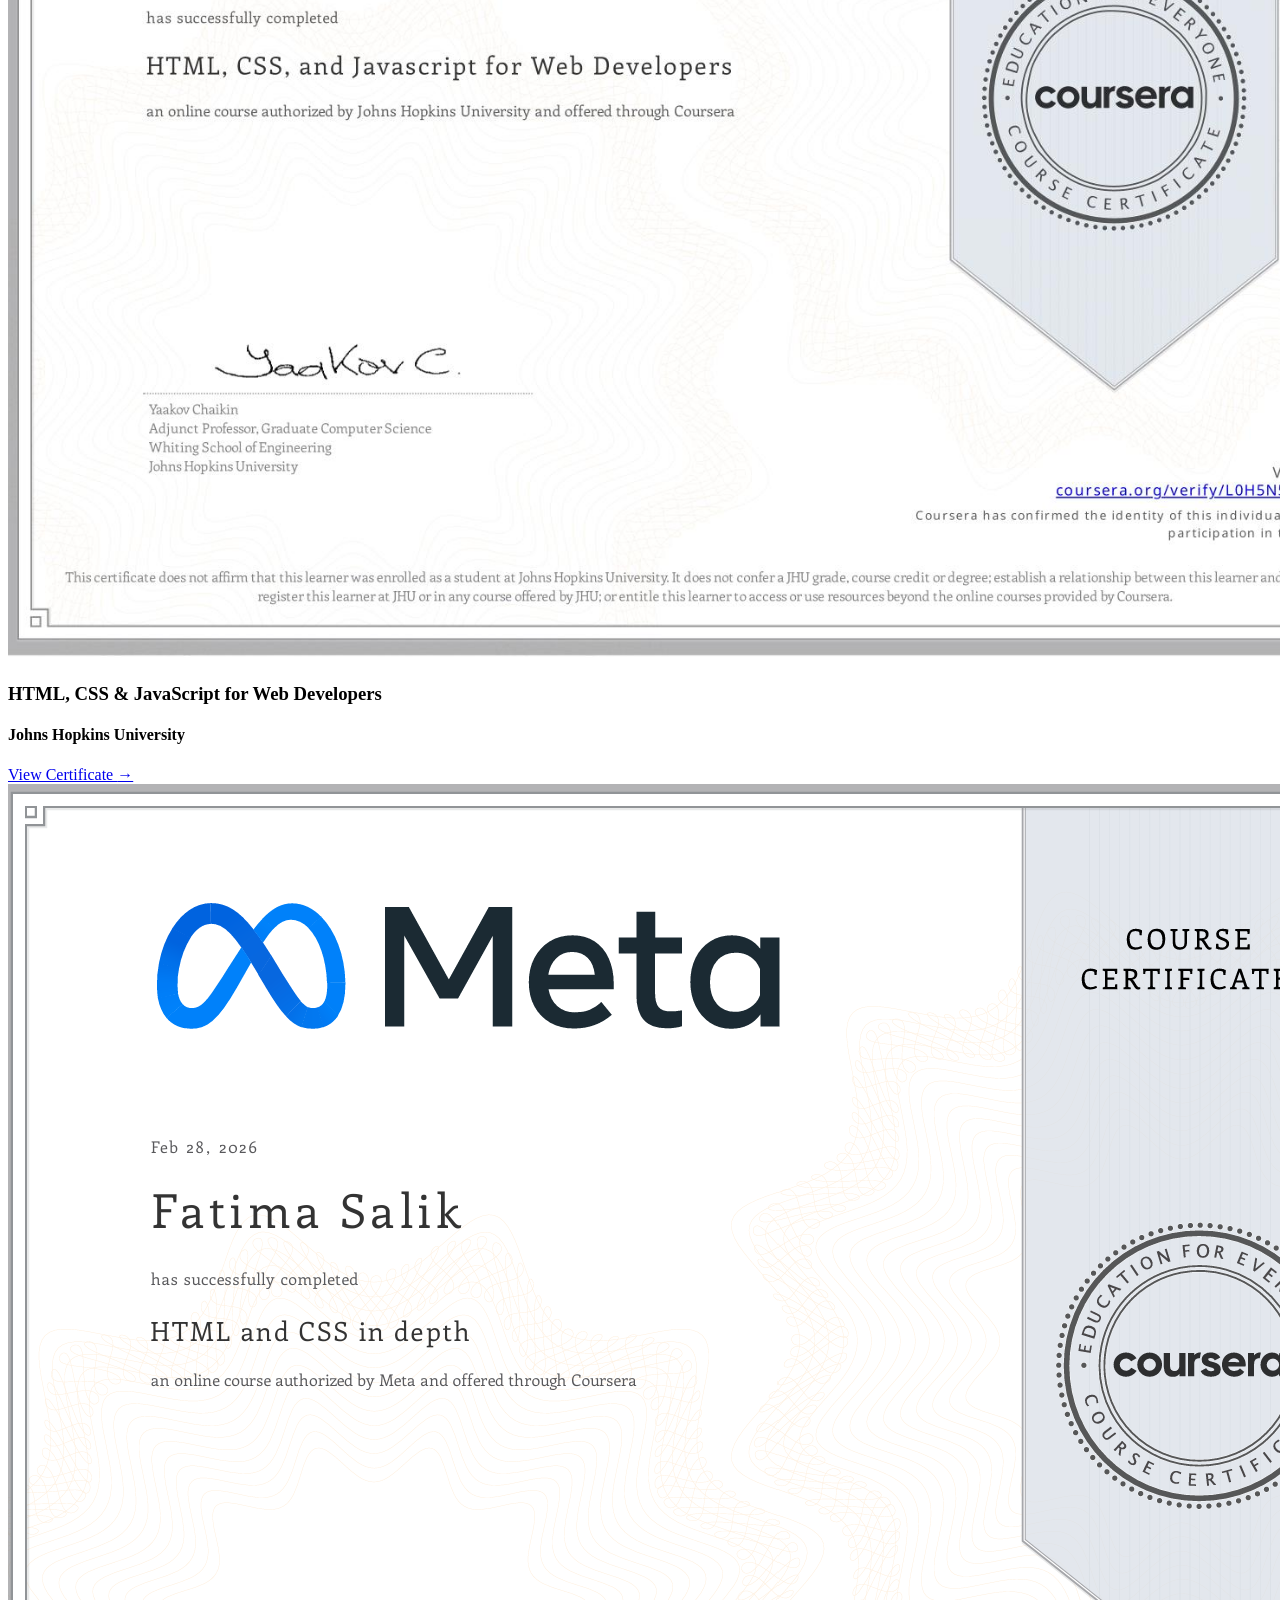
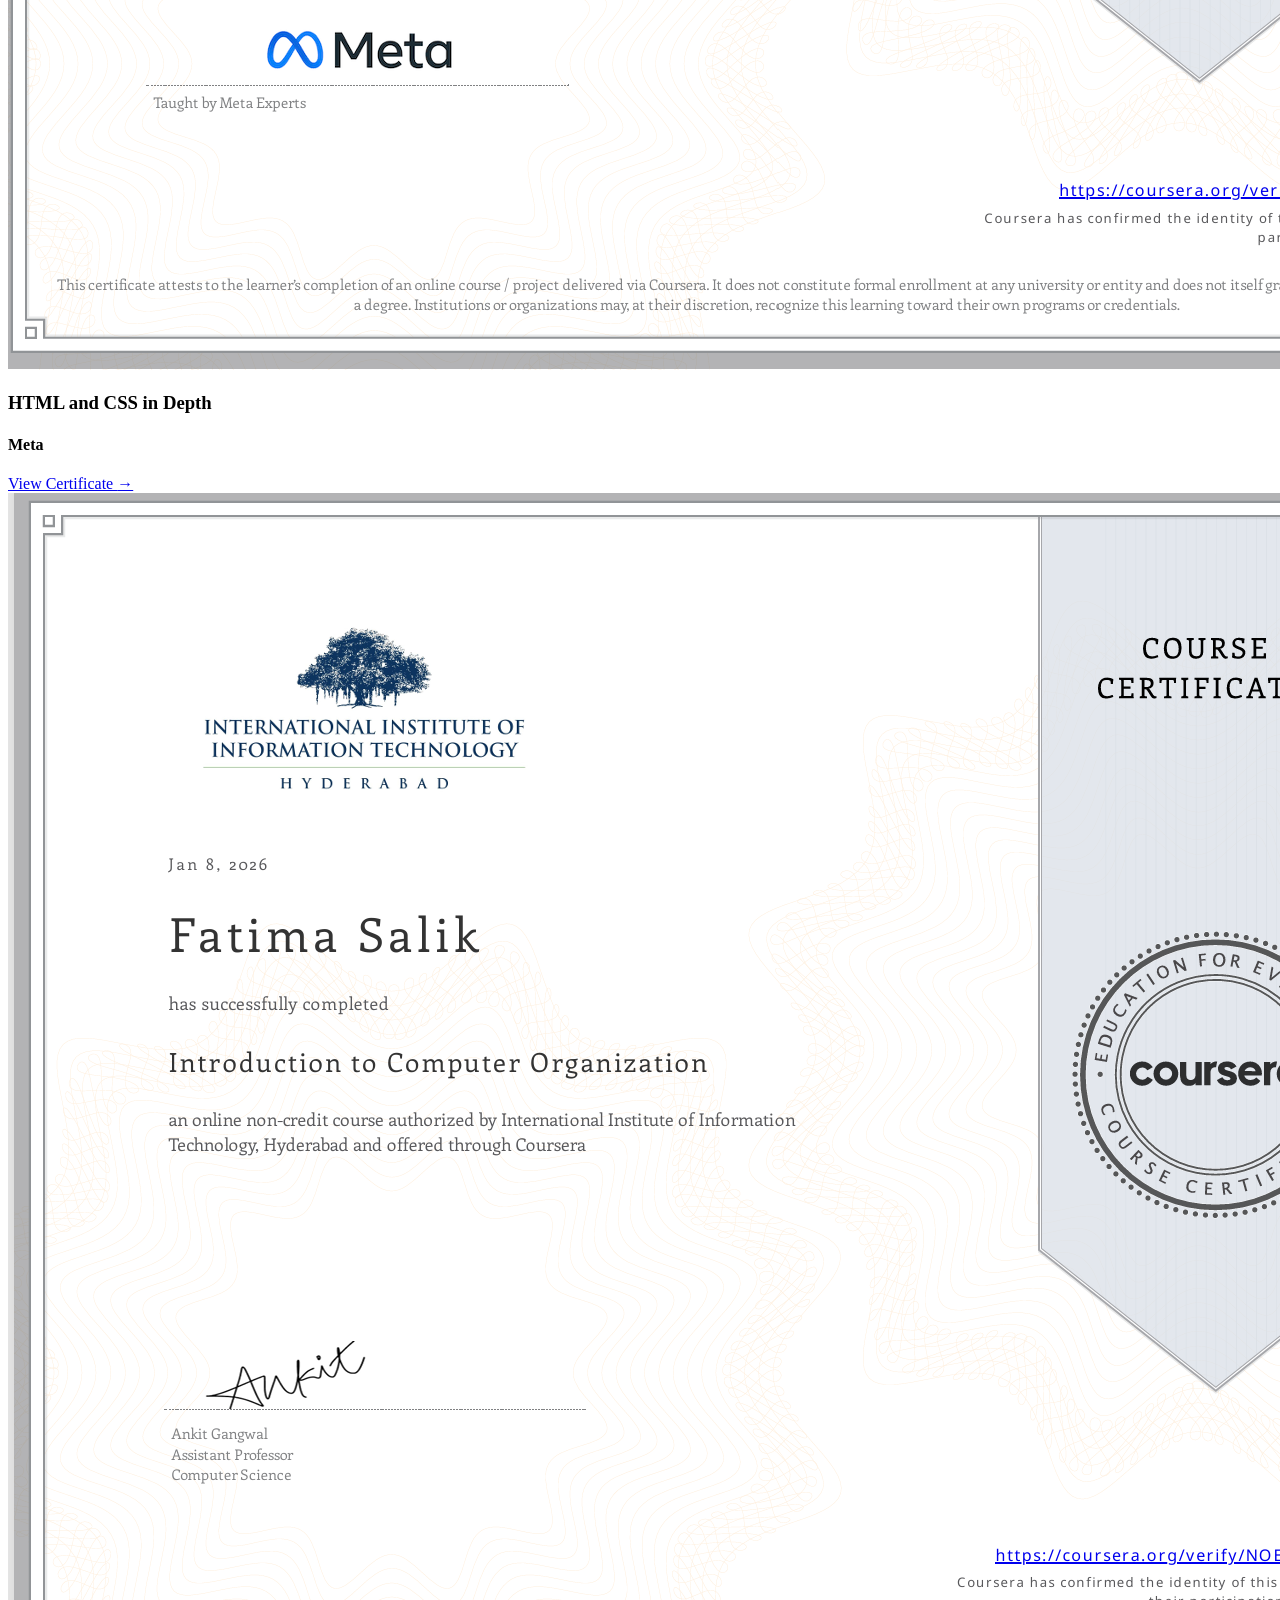
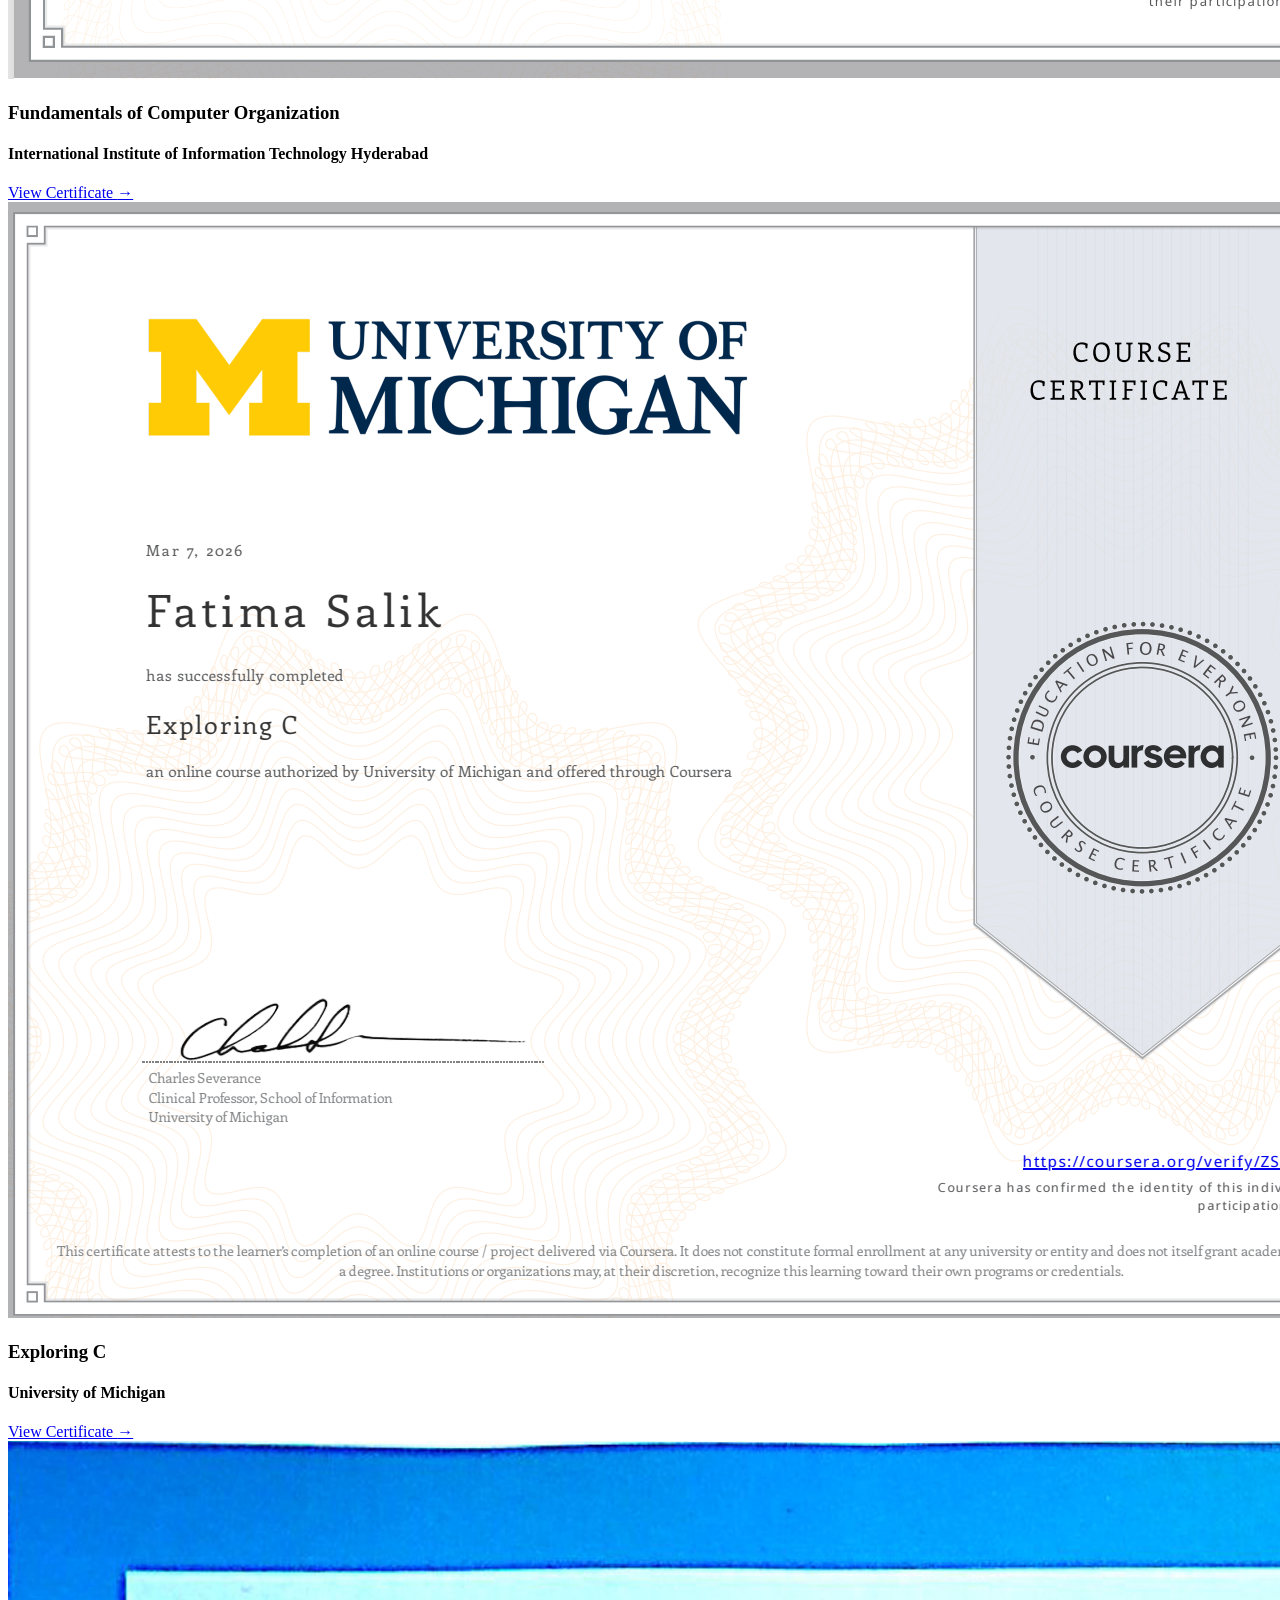
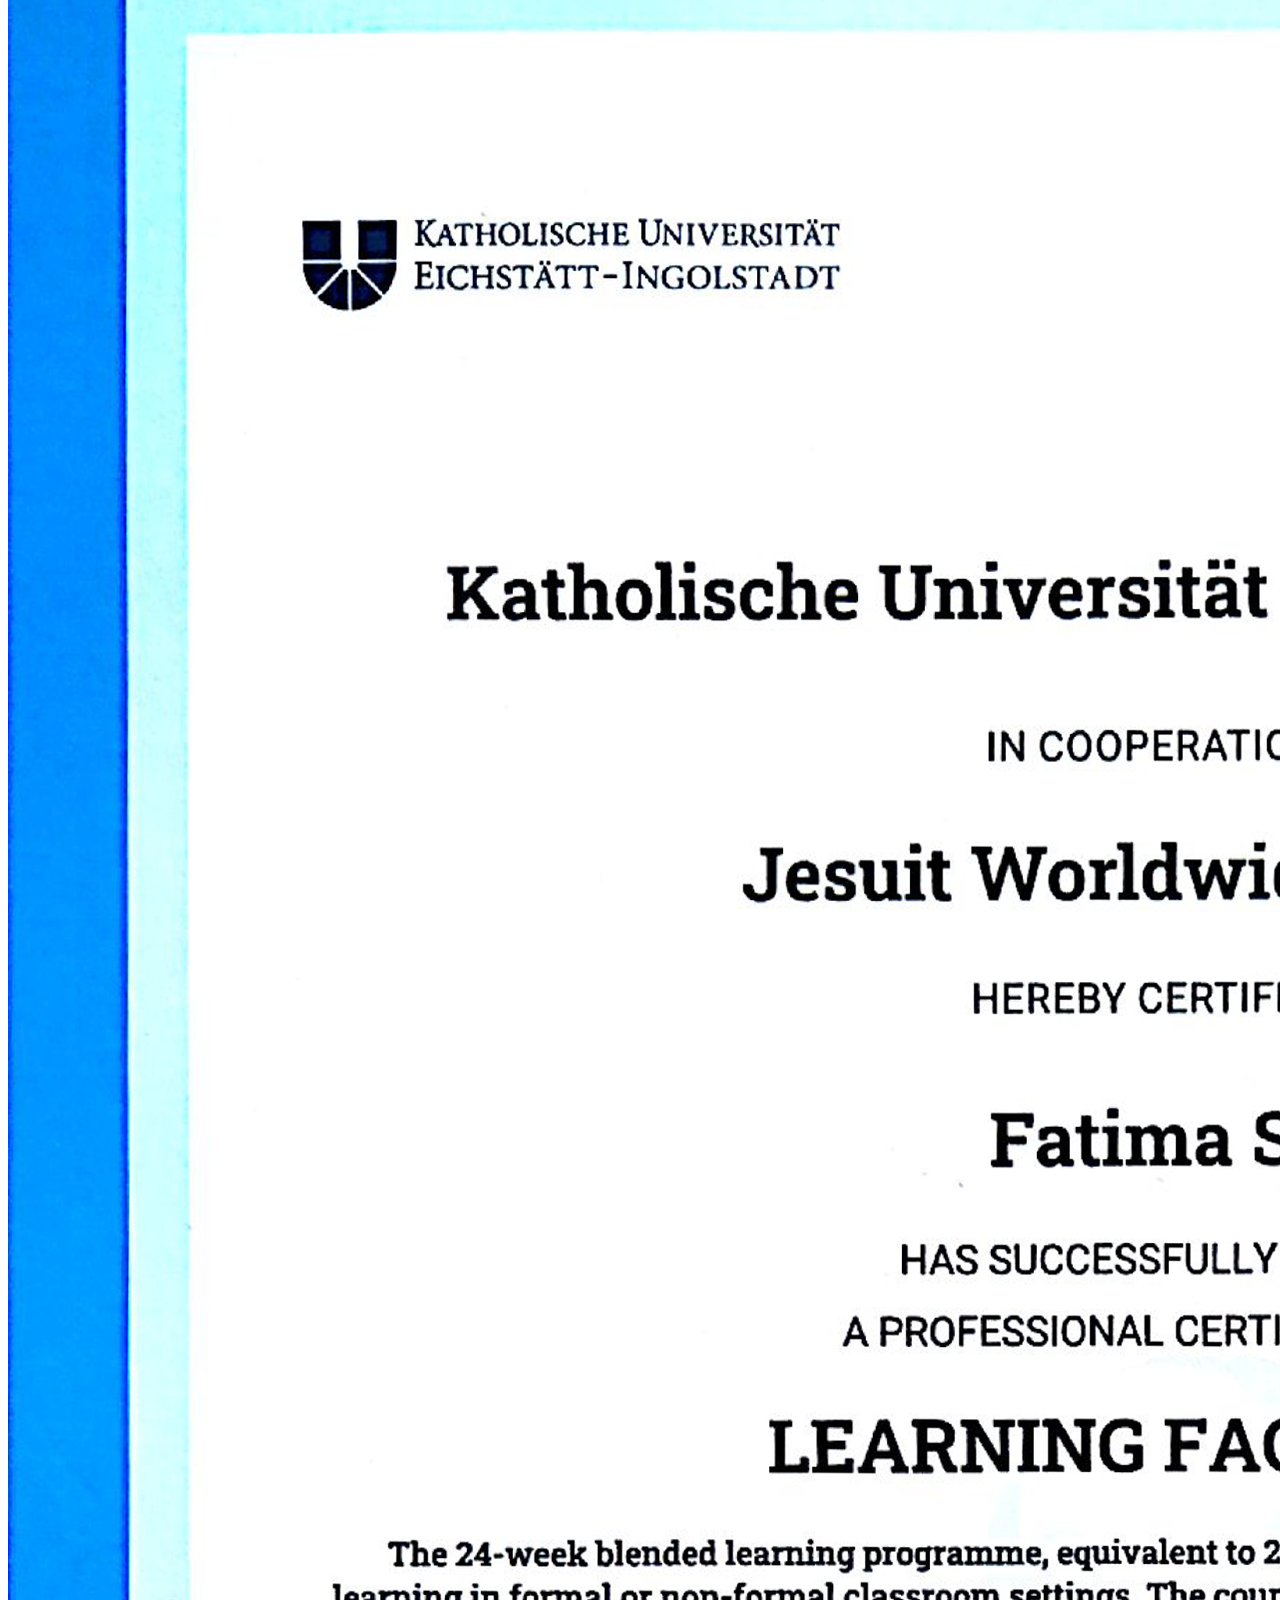
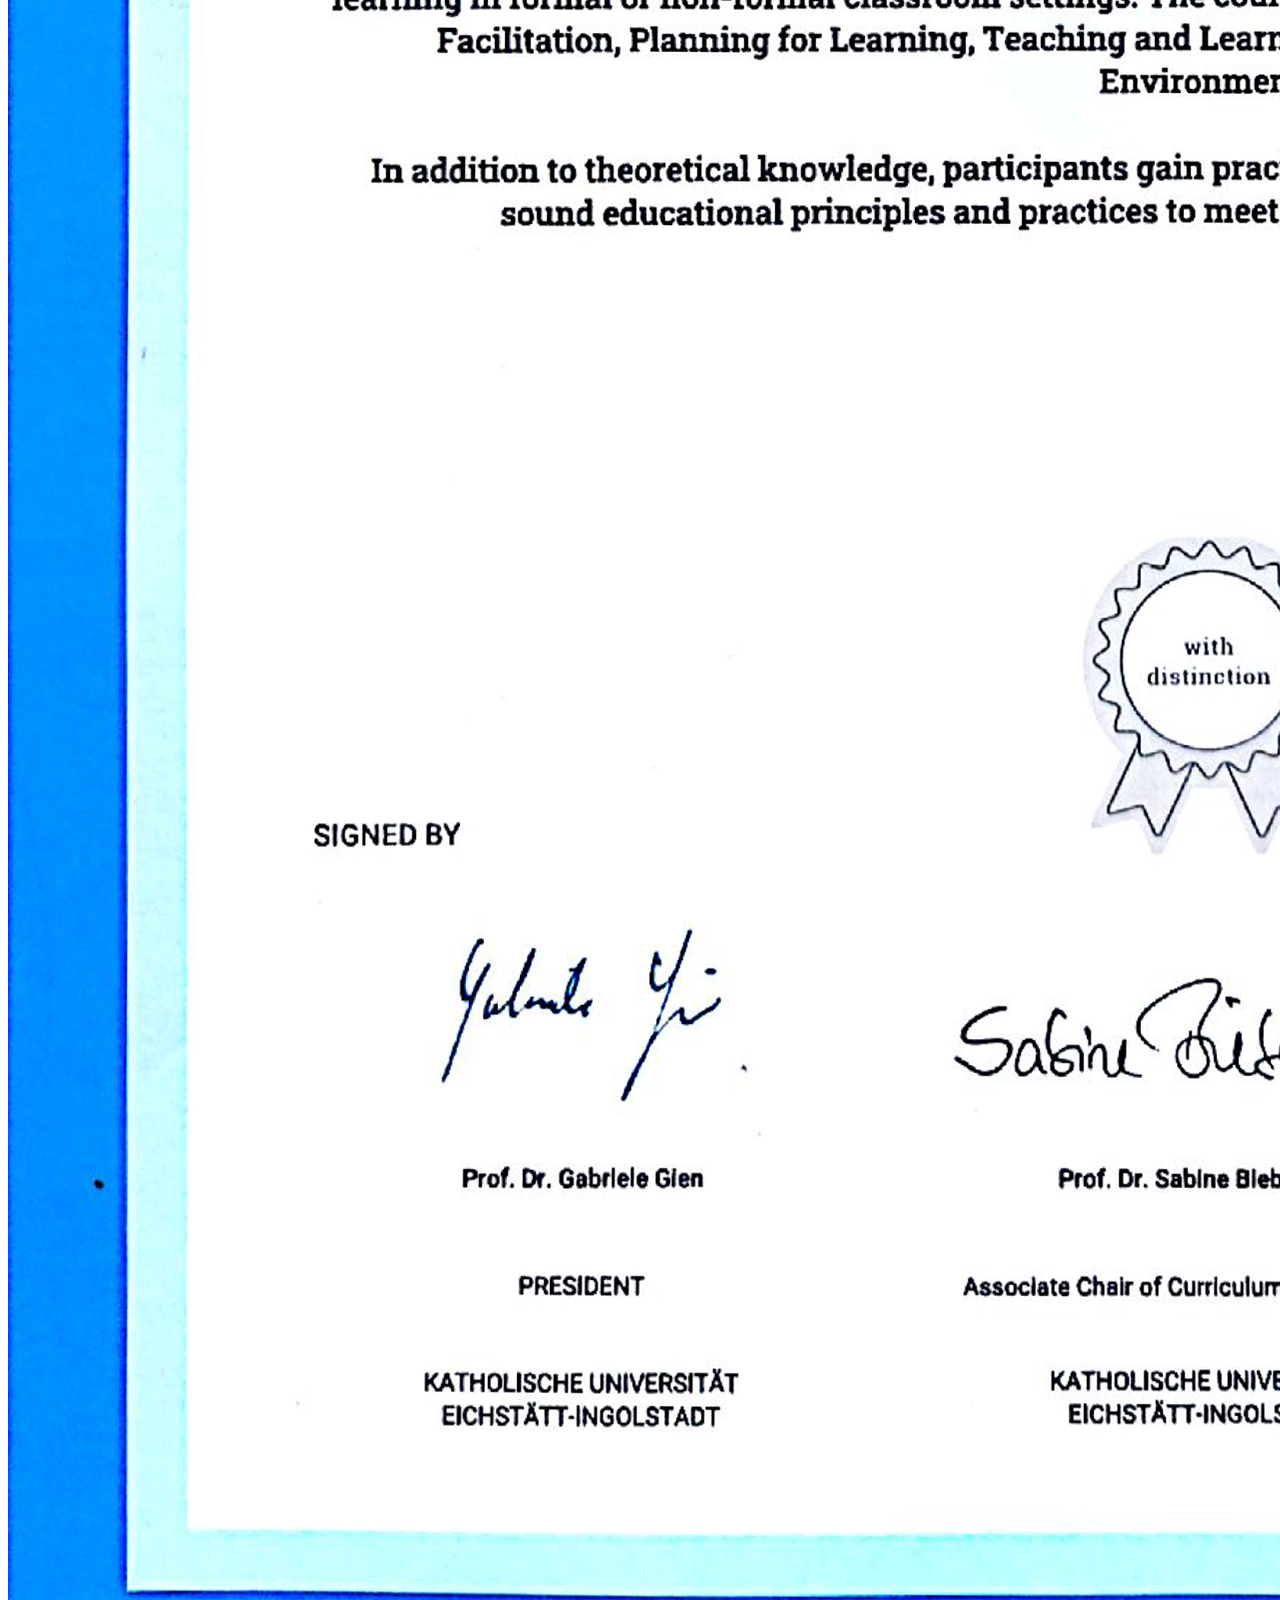
==== commit 5afb1ba4: "Updated portfolio" ====
--- a/index.html
+++ b/index.html
@@ -18,7 +18,7 @@
     <meta name="author" content="Fatima Salik">
 
     <!-- CSS -->
-    <link rel="stylesheet" href="CSS/style.css">
+    <link rel="stylesheet" href="css/style.css">
 
     <!-- Google Fonts (Professional Choice) -->
     <link rel="preconnect" href="https://fonts.googleapis.com">
@@ -41,39 +41,93 @@
 
     <header>
  <div class="container">  
-        <nav class="navbar">
-
-            <!-- Logo / Name -->
-
-            <div class="logo">
-
-                <a href="index.html">
-                    FS.
-                </a>
-
-            </div>
-
-            <!-- Navigation Links -->
-
-            <ul class="nav-links">
-
-                <li><a href="index.html" class="active">Home</a></li>
-
-                <li><a href="About_Me.html">About Me</a></li>
-
-                <li><a href="Projects.html">Projects</a></li>
-
-                <li><a href="Certifications.html">Certifications</a></li>
-
-                <!-- <li><a href="assets/Fatima_Salik_Resume.pdf">Resume</a></li> -->
-
-                <li><a href="Contact.html">Contact</a></li>
-
-                
-
-            </ul>
-
-        </nav>
+
+    <nav class="navbar">
+
+    <div class="logo">
+
+        <a href="#hero">
+            FS.
+        </a>
+
+    </div>
+
+
+    <button
+        class="menu-toggle"
+        aria-label="Open navigation menu"
+        aria-expanded="false"
+    >
+
+        <i class="fas fa-bars"></i>
+
+    </button>
+
+
+    <ul class="nav-links">
+
+        <li>
+            <a href="#hero">
+                Home
+            </a>
+        </li>
+
+        <li>
+            <a href="#projects">
+                Projects
+            </a>
+        </li>
+
+        <li>
+            <a href="#skills">
+                Skills
+            </a>
+        </li>
+
+        <li>
+            <a href="#education">
+                Education
+            </a>
+        </li>
+
+        <li>
+            <a href="#leadership">
+                Leadership
+            </a>
+        </li>
+
+        <li>
+            <a href="#certifications">
+                Certifications
+            </a>
+        </li>
+
+        <li>
+            <a href="#about">
+                About
+            </a>
+        </li>
+
+        <li>
+            <a href="#contact">
+                Contact
+            </a>
+        </li>
+<button
+    id="theme-toggle"
+    class="theme-toggle"
+    aria-label="Toggle dark mode"
+    type="button"
+>
+    <i class="fas fa-moon"></i>
+</button>
+    </ul>
+
+    
+
+</nav>
+          
+        
 </div>
     </header>
 
@@ -116,40 +170,25 @@
 
                 <p class="hero-description">
 
-                    Passionate about using data, technology, and software to
-                    solve meaningful real-world problems.
-
-                    I am currently building my knowledge in programming,
-                    artificial intelligence, and data science while continuously
-                    expanding my skills through projects, competitions, and
-                    lifelong learning.
+                    Passionate about using data and technology to
+                    solve real-world problems.
+                  
 
                 </p>
 
-                <!-- Buttons -->
-
-                <div class="hero-buttons">
-
-    <a href="Projects.html" class="primary-btn">
-
-        Explore My Work
-
+        <div class="resume-cta-content">
+<a href="assets/Fatima_Salik_Resume.pdf" class="primary-btn">
+
+  View Resume
     </a>
 
-    <!-- <a href="About_me.html" class="secondary-btn">
-
-        My Learning Journey
-
-    </a> -->
-
-</div>
+  </div>
 
             </div>
 
 
             <!-- Right Side -->
 
-            <div class="hero-image">
 
                 <div class="hero-image">
 
@@ -173,63 +212,11 @@
          alt="Fatima Salik">
 
 </div>
-
-
         </section>
-       
-            <!-- ==================================
-                ABOUT PREVIEW
-    =================================== -->
-
-    <!-- <section id="about" class="about">
-        <div class="container"> 
-            <div class="about-card">  
-            <h1>Who I am: </h1>    <br>
-            </div>
-
-<div class="about-text">
-
-    <p>
-
-        I am currently pursuing a Bachelor's degree in
-        Computer Science while building a strong foundation
-        in programming, software development, and data science.
-
-    </p>
-
-    <p>
-
-        I enjoy learning new technologies, solving logical
-        problems, and turning ideas into practical software
-        solutions through continuous learning and hands-on
-        projects.
-
-    </p>
-
-    <p>
-
-        As I progress through my university journey,
-        this portfolio documents my growth, projects,
-        achievements, and experiences as an aspiring
-        technology professional.
-
-    </p>
-    <br>
-
-    <a href="About_me.html" class="primary-btn">
-
-        My Learning Journey →
-
-    </a>
-
-</div>
-</div>
- </div>
-
-    </section> -->
+   
 
     <!-- ==================================
-            FEATURED PROJECTS
+            Recent PROJECTS
     =================================== -->
 
     <section id="projects" class="featured-projects">
@@ -237,11 +224,11 @@
 
         <div class="section-heading">
 
-            <h2>Featured Projects</h2>
+            <h2>Recent Projects</h2>
 
             <p>
 
-                A selection of projects that represent my learning journey
+                My most recent projects that represent my learning journey
                 and practical experience.
 
             </p>
@@ -256,7 +243,7 @@
            
             <article class="project-card">
 
-    <img src="images/ai-kiddy.png"
+    <img src="images/ai-kiddy.jpg" height="180px"
          alt="AI Kiddy Learner Project Screenshot">
 
     <div class="project-content">
@@ -273,13 +260,11 @@
 
         </h3>
 
-        <p>
-
-            An educational game designed to make learning fun
-            and interactive for children while introducing
-            AI-assisted educational concepts.
-
-        </p>
+        <!-- <p>
+
+            An educational game for kids
+
+        </p> -->
 
         <div class="project-meta">
 
@@ -349,7 +334,7 @@
 
             <article class="project-card">
 
-    <img src="images/stem-sara.png"
+    <img src="images/stem-sara.png" hieght="230px"
          alt="STEM_SARA Club Website Screenshot">
 
     <div class="project-content">
@@ -366,12 +351,12 @@
 
         </h3>
 
-        <p>
+        <!-- <p>
 
             A responsive website developed using HTML and CSS
-            to present the club's activities and achievements.
-
-        </p>
+            for a club
+
+        </p> -->
 
         <div class="project-meta">
 
@@ -418,11 +403,7 @@
 
         <div class="project-links">
 
-            <!-- <a href="#" class="secondary-btn">
-
-                View Code
-
-            </a> -->
+           
 
             <a href="https://github.com/fatimasalik-dev/STEM_SARA"
    class="secondary-btn"
@@ -433,24 +414,21 @@
 
 </a>
 
-            <!-- <a href="#" class="primary-btn">
-
-                Live Demo
-
-            </a> -->
-
-<a href="https://fatimasalik-dev.github.io/STEM_SARA/"
+    
+
+<!-- <a href="https://fatimasalik-dev.github.io/STEM_SARA/" 
    class="primary-btn"
    target="_blank"
-   rel="noopener noreferrer">
+   rel="noopener noreferrer">-->
+
+<a href="#hero"
+      class="primary-btn"> 
 
     Live Demo
 
 </a>
 
 
-
-
         </div>
 
     </div>
@@ -460,17 +438,6 @@
         </div>
 
 
-
-        <div class="projects-button">
-
-            <a href="Projects.html"
-                class="primary-btn">
-
-                View All Projects
-
-            </a>
-
-        </div>
  </div>
     </section>
 
@@ -560,7 +527,6 @@
                     <span>Learning Java</span>
                     <span>Learning JavaScript</span>
                     <span>Building Projects</span>
-                    <span>Preparing for Hackathons</span>
                     <span>Internships</span>
 
                 </div>
@@ -573,37 +539,1343 @@
 
 </section>
 
+
+<!-- ==================================================
+                EDUCATION & QUALIFICATIONS
+================================================== -->
+
+<section id="education" class="education">
+
+    <div class="container">
+
+        <div class="section-heading">
+
+            <h2>Education & Qualifications</h2>
+
+            <p>
+
+                My academic journey and qualifications
+                that have shaped my foundation in
+                Computer Science and technology.
+
+            </p>
+
+        </div>
+
+
+        <div class="education-grid">
+
+
+            <!-- =========================================
+                    BACHELOR OF COMPUTER SCIENCE
+            ========================================== -->
+
+            <article class="education-card">
+
+                <h3>
+
+                    Bachelor of Computer Science
+
+                </h3>
+
+
+                <span class="education-date">
+
+                    2026 – 2029 (Expected)
+
+                </span>
+
+
+                <h4>
+
+                    <a
+                        href="https://aiu.edu.my/school-of-computing-and-informatics/"
+                        target="_blank"
+                        rel="noopener noreferrer"
+                    >
+
+                        Albukhary International University
+
+                    </a>
+
+                </h4>
+
+
+                <p>
+
+                    Currently pursuing a Bachelor's degree in
+                    Computer Science, building a strong foundation
+                    in computing and data science while actively
+                    participating in academic and extracurricular
+                    initiatives.
+
+                </p>
+
+            </article>
+
+
+
+            <!-- =========================================
+                    DIPLOMA IN MATHEMATICAL STUDIES
+            ========================================== -->
+
+            <article class="education-card">
+
+                <h3>
+
+                    Diploma in Mathematical Studies
+
+                </h3>
+
+
+                <span class="education-date">
+
+                    Jan 2025 – Sep 2025
+
+                </span>
+
+
+                <h4>
+
+                    Farhang Sara-e-Kankor Educational Center
+
+                </h4>
+
+
+                <p>
+
+                    Completed an intensive diploma covering advanced
+                    mathematical concepts, analytical thinking,
+                    and problem-solving techniques.
+
+                </p>
+
+
+                <p>
+
+                    <strong>Grade:</strong> 94 / 100
+
+                </p>
+
+            </article>
+
+
+
+            <!-- =========================================
+                    PRE-STEM PROGRAM
+            ========================================== -->
+
+            <article class="education-card">
+
+                <h3>
+
+                    Pre-STEM Program
+
+                </h3>
+
+
+                <span class="education-date">
+
+                    2024
+
+                </span>
+
+
+                <h4>
+
+                    <a
+                        href="https://www.linkedin.com/school/creightonuniversity/"
+                        target="_blank"
+                        rel="noopener noreferrer"
+                    >
+
+                        Creighton University
+
+                    </a>
+
+                </h4>
+
+
+                <p>
+
+                    Successfully completed the 20-month foundation program,
+                    strengthening scientific reasoning, academic
+                    writing, and university-level preparation.
+
+                </p>
+
+                <p>
+
+                    <strong>CGPA:</strong> 3.33 / 4.00
+
+                </p>
+
+            </article>
+
+
+        </div>
+
+    </div>
+
+</section>
+
      
-        <!-- ==================================
-                CONTACT CTA
-    =================================== -->
-
-<section id="contact" class="contact">
+
+<!-- ==================================================
+            LEADERSHIP & ACTIVITIES
+================================================== -->
+
+<section
+    id="leadership"
+    class="leadership"
+>
+
 
     <div class="container">
 
-        <div class="contact-card">
-
-            <h2>Let's Build Something Meaningful Together</h2>
-
-            <p> <br>
-                Looking for intern, collaborator, or a passionate fellow learner, I would be happy to hear from you.
+
+        <!-- ==================================================
+                    LEADERSHIP EXPERIENCE
+        ================================================== -->
+
+        <div class="leadership-section">
+
+
+            <div class="section-heading">
+
+                <h2>Leadership Experience</h2>
+
+                <p>
+
+                    Experiences through which I have developed
+                    leadership, communication, teaching, and
+                    collaboration skills.
+
+                </p>
+
+            </div>
+
+
+            <div class="experience-grid">
+
+
+                <!-- =========================================
+                        GEL TRAINER
+                ========================================== -->
+
+                <article class="experience-card">
+
+
+                    <h3>
+
+                        Global English Language (GEL) Trainer
+
+                    </h3>
+
+
+                    <span class="experience-date">
+
+                        Sep 2022 – Apr 2024
+
+                    </span>
+
+
+                    <h4>
+
+                        Jesuit Worldwide Learning
+
+                    </h4>
+
+
+                    <p class="experience-type">
+
+                        Part-time
+
+                    </p>
+
+
+                    <p>
+
+                        Delivered English language instruction to
+                        learners from diverse educational backgrounds
+                        while facilitating interactive classroom
+                        activities and encouraging collaborative
+                        learning.
+
+                    </p>
+
+
+                </article>
+
+
+
+                <!-- =========================================
+                        EOTS TRAINER
+                ========================================== -->
+
+                <article class="experience-card">
+
+
+                    <h3>
+
+                        Each One Teach Some (EOTS) Trainer
+
+                    </h3>
+
+
+                    <span class="experience-date">
+
+                        Oct 2023 – Feb 2024
+
+                    </span>
+
+
+                    <h4>
+
+                        New Horizon Human Welfare &
+                        Development Organization
+
+                    </h4>
+
+
+                    <p class="experience-type">
+
+                        Part-time
+
+                    </p>
+
+
+                    <p>
+
+                        Taught English to young learners through
+                        the Each One Teach Some initiative, creating engaging
+                        lessons and supporting students' language
+                        development in collaborative classroom
+                        settings.
+
+                    </p>
+
+
+                </article>
+
+
+
+                <!-- =========================================
+                        LEARNING FACILITATOR INTERN
+                ========================================== -->
+
+                <article class="experience-card">
+
+
+                    <h3>
+
+                        Learning Facilitator Intern
+
+                    </h3>
+
+
+                    <span class="experience-date">
+
+                        2022
+
+                    </span>
+
+
+                    <h4>
+
+                        Catholic University of
+                        Eichstätt-Ingolstadt
+
+                    </h4>
+
+
+                    <p class="experience-type">
+
+                        3-Month Internship
+
+                    </p>
+
+
+                    <p>
+
+                        Completed a supervised internship applying
+                        learner-centered teaching methodologies,
+                        facilitation techniques, and educational
+                        communication strategies.
+
+                    </p>
+
+
+                </article>
+
+
+            </div>
+
+        </div>
+
+
+
+        <!-- ==================================================
+                            ACTIVITIES
+        ================================================== -->
+
+        <div class="activities-section">
+<br>
+
+            <div class="section-heading">
+
+                <h2>Activities</h2>
+
+                <p>
+
+                    Initiatives and activities through which I
+                    contribute to learning, technology, sustainability,
+                    and community development.
+
+                </p>
+
+            </div>
+
+
+            <div class="activities-grid">
+
+
+                <!-- =========================================
+                        STEM CORE
+                ========================================== -->
+
+                <article class="activity-card">
+
+
+                    <h3>
+
+                        STEM-CORE Club Leader
+
+                    </h3>
+
+
+                    <p>
+
+                        Leading a student-run STEM club that equips
+                        high school students with practical technology skills
+                        through projects, mentorship, and collaboration,
+                        preparing them for scholarships, careers, and
+                        real-world problem solving.
+
+                    </p>
+
+
+                </article>
+
+
+
+                <!-- =========================================
+                    CYBERSECURITY CONTENT CREATION
+                ========================================== -->
+
+                <article class="activity-card">
+
+
+                    <h3>
+
+                        Cybersecurity Content Creation Contest
+
+                    </h3>
+
+
+                    <p>
+
+                        Participated in creating educational content
+                        that raises awareness about cybersecurity
+                        concepts and safe digital practices.
+
+                    </p>
+
+
+                    <a
+                        href=""
+                        target="_blank"
+                        rel="noopener noreferrer"
+                    >
+
+                        View Credential
+
+                        <span>→</span>
+
+                    </a>
+
+
+                </article>
+
+
+
+                <!-- =========================================
+                    SAVE THE EARTH CAMPAIGN
+                ========================================== -->
+
+                <article class="activity-card">
+
+
+                    <h3>
+
+                        Save the Earth Campaign
+
+                    </h3>
+
+
+                    <p>
+
+                        Participated in environmental awareness
+                        initiatives encouraging sustainable living
+                        and responsible community action.
+
+                    </p>
+
+
+                    <a
+                        href="assets/Fatima Salik.pdf"
+                        target="_blank"
+                        rel="noopener noreferrer"
+                    >
+
+                        View Credential
+
+                        <span>→</span>
+
+                    </a>
+
+
+                </article>
+
+
+
+                <!-- =========================================
+                    GREEN CREDIT INITIATIVE
+                ========================================== -->
+
+                <article class="activity-card">
+
+
+                    <h3>
+
+                        Campus Recycling & GreenCredit Initiative
+
+                    </h3>
+
+
+                    <p>
+
+                        An ongoing campus sustainability initiative. I
+                     recycle daily plastic waste and participate on 
+                    AIU's GreenCredit platform.
+
+                    </p>
+
+
+                    <a
+                        href="images/Let’s Save our home, We only have ONE!.png"
+                        target="_blank"
+                        rel="noopener noreferrer"
+                    >
+
+                        View GreenCredit Activity
+
+                        <span>→</span>
+
+                    </a>
+
+
+                </article>
+
+
+            </div>
+
+        </div>
+
+
+    </div>
+
+
+</section>
+
+<section id ="certifications" class="page-title">
+
+    <div class="container">
+
+        <h1>
+
+            Certifications
+        <hr>
+
+        </h1>
+
+        <p>
+
+            A collection of selected certifications and learning experiences
+            that reflect my continuous growth in Computer Science, technology,
+            research, and professional development.
+
+        </p>
+
+    </div>
+
+</section>
+
+<!-- ==========================================================
+                CERTIFICATE GALLERY
+========================================================== -->
+
+<section id="certifications" class="certifications-section">    
+
+    <div class="container">
+
+        <div class="certifications-grid">
+
+
+            <!-- ==================================================
+                    1. PYTHON FOR EVERYBODY
+            ================================================== -->
+
+            <article class="certification-card">
+
+                <div class="certificate-image">
+
+                    <img
+                        src="images/certificates/Python for Everbody.png" 
+                        alt="Python For Everybody certificate"
+                    >
+
+                </div>
+
+                <div class="certificate-content">
+
+                    <h3>
+
+                        Python For Everybody
+
+                    </h3>
+
+                    <h4>
+
+                        University of Michigan
+
+                    </h4>
+
+                    <!-- <p class="certificate-date">
+
+                        Issued March 2026
+
+                    </p> -->
+
+
+                    <a
+                        href="https://coursera.org/share/e3396b25f0f3582d76268d55d3f1d013"
+                        class="certificate-button"
+                        target="_blank"
+                        rel="noopener noreferrer"
+                    >
+
+                        View Certificate
+
+                        <span>→</span>
+
+                    </a>
+
+                </div>
+
+            </article>
+
+
+
+            <!-- ==================================================
+                    2. INTRODUCTION TO ARTIFICIAL INTELLIGENCE
+            ================================================== -->
+
+            <article class="certification-card">
+
+                <div class="certificate-image">
+
+                    <img
+                        src="images/certificates/Introduction to Artificial Intelligence (AI).png"
+                        alt="Introduction to Artificial Intelligence certificate"
+                    >
+
+                </div>
+
+
+                <div class="certificate-content">
+
+                    <h3>
+
+                        Introduction to Artificial Intelligence
+
+                    </h3>
+
+                    <h4>
+
+                        IBM
+
+                    </h4>
+
+                    <!-- <p class="certificate-date">
+
+                        Issued March 2026
+
+                    </p> -->
+
+
+                    <a
+                        href="https://coursera.org/share/fda45283ef0bf07f36fd5e07af7b56d3"
+                        class="certificate-button"
+                        target="_blank"
+                        rel="noopener noreferrer"
+                    >
+
+                        View Certificate
+
+                        <span>→</span>
+
+                    </a>
+
+                </div>
+
+            </article>
+
+
+
+            <!-- ==================================================
+                    3. HTML, CSS & JAVASCRIPT
+            ================================================== -->
+
+            <article class="certification-card">
+
+                <div class="certificate-image">
+
+                    <img
+                        src="images/certificates/HTML, CSS & JavaScript for Web Developers.png"
+                        alt="HTML, CSS and JavaScript for Web Developers certificate"
+                    >
+
+                </div>
+
+
+                <div class="certificate-content">
+
+                    <h3>
+
+                        HTML, CSS & JavaScript for Web Developers
+
+                    </h3>
+
+                    <h4>
+
+                        Johns Hopkins University
+
+                    </h4>
+
+                    <!-- <p class="certificate-date">
+
+                        Issued February 2026
+
+                    </p> -->
+
+
+                    <a
+                        href="https://coursera.org/share/d7d21f0ab8a72f09348de0f684128a09"
+                        class="certificate-button"
+                        target="_blank"
+                        rel="noopener noreferrer"
+                    >
+
+                        View Certificate
+
+                        <span>→</span>
+
+                    </a>
+
+                </div>
+
+            </article>
+
+
+
+            <!-- ==================================================
+                    4. HTML AND CSS IN DEPTH
+            ================================================== -->
+
+            <article class="certification-card">
+
+                <div class="certificate-image">
+
+                    <img
+                        src="images/certificates/HTML & CSS in Depth.png"
+                        alt="HTML and CSS in Depth certificate"
+                    >
+
+                </div>
+
+
+                <div class="certificate-content">
+
+                    <h3>
+
+                        HTML and CSS in Depth
+
+                    </h3>
+
+                    <h4>
+
+                        Meta
+
+                    </h4>
+
+                    <!-- 
+                    <p class="certificate-date">
+
+                        Issued February 2026
+
+                    </p> -->
+
+
+                    <a
+                        href="https://coursera.org/share/1f655c7accd865d2654653c52aec29e2"
+                        class="certificate-button"
+                        target="_blank"
+                        rel="noopener noreferrer"
+                    >
+
+                        View Certificate
+
+                        <span>→</span>
+
+                    </a>
+
+                </div>
+
+            </article>
+
+
+
+            <!-- ==================================================
+                    5. FUNDAMENTALS OF COMPUTER ORGANIZATION
+            ================================================== -->
+
+            <article class="certification-card">
+
+                <div class="certificate-image">
+
+                    <img
+                        src="images/certificates/Computer Organization and Architecture.png"
+                        alt="Fundamentals of Computer Organization certificate"
+                    >
+
+                </div>
+
+
+                <div class="certificate-content">
+
+                    <h3>
+
+                        Fundamentals of Computer Organization
+
+                    </h3>
+
+                    <h4>
+
+                        International Institute of Information Technology Hyderabad
+
+                    </h4>
+
+                    <!-- <p class="certificate-date">
+
+                        Issued January 2026
+
+                    </p> -->
+
+
+                    <a
+                        href="https://coursera.org/share/3939b060bca8b1dcbe895bf728aba1ef"
+                        class="certificate-button"
+                        target="_blank"
+                        rel="noopener noreferrer"
+                    >
+
+                        View Certificate
+
+                        <span>→</span>
+
+                    </a>
+
+                </div>
+
+            </article>
+
+
+
+            <!-- ==================================================
+                    6. EXPLORING C
+            ================================================== -->
+
+            <article class="certification-card">
+
+                <div class="certificate-image">
+
+                    <img
+                        src="images/certificates/Exploring C.png"
+                        alt="Exploring C certificate"
+                    >
+
+                </div>
+
+
+                <div class="certificate-content">
+
+                    <h3>
+
+                        Exploring C
+
+                    </h3>
+
+                    <h4>
+
+                        University of Michigan
+
+                    </h4>
+
+                    <!-- <p class="certificate-date">
+
+                        Issued March 2026
+
+                    </p> -->
+
+
+                    <a
+                        href="https://coursera.org/share/cbe9327d915bb85c6d0a898e89e181f7"
+                        class="certificate-button"
+                        target="_blank"
+                        rel="noopener noreferrer"
+                    >
+
+                        View Certificate
+
+                        <span>→</span>
+
+                    </a>
+
+                </div>
+
+            </article>
+
+
+
+            <!-- ==================================================
+                    7. LEARNING FACILITATOR
+            ================================================== -->
+
+            <article class="certification-card">
+
+                <div class="certificate-image">
+
+                    <img
+                        src="images/certificates/Learning Facilitator Professional Certification.png"
+                        alt="Learning Facilitator Professional Certificate"
+                    >
+
+                </div>
+
+
+                <div class="certificate-content">
+
+                    <h3>
+
+                        Learning Facilitator Professional Certificate
+
+                    </h3>
+
+                    <h4>
+
+                        Catholic University of Eichstätt-Ingolstadt
+
+                    </h4>
+
+                    <!-- 
+                    <p class="certificate-date">
+
+                        Issued September 2022
+
+                    </p> -->
+
+
+                    <a
+                        href="images/certificates/Learning Facilitator Professional Certification.png"
+                        class="certificate-button"
+                        target="_blank"
+                        rel="noopener noreferrer"
+                    >
+
+                        View Certificate
+
+                        <span>→</span>
+
+                    </a>
+
+                </div>
+
+            </article>
+
+
+
+            <!-- ==================================================
+                    8. RESEARCH SKILLS WORKSHOP
+            ================================================== -->
+
+            <article class="certification-card">
+
+                <div class="certificate-image">
+
+                    <img
+                        src="images/certificates/Research Skills Workshop Certificate.jpg"
+                        alt="Research Skills Workshop Certification"
+                    >
+
+                </div>
+
+
+                <div class="certificate-content">
+
+                    <h3>
+
+                        Research Skills Workshop Certification
+
+                    </h3>
+
+                    <h4>
+
+                        Albukhary International University
+
+                    </h4>
+
+                    <!-- <p class="certificate-date">
+
+                        Issued March 2026
+
+                    </p> -->
+
+
+                    <a
+                        href="https://www.linkedin.com/posts/fatima-salik-26726b305_academicabrresearch-publications-learnabrtoabrcontributeabrtoabryourabrfeild-share-7453733437569544192-c3xz/?utm_source=share&utm_medium=member_desktop&rcm=ACoAAE3Qma8BY6fig5oMVu-j2WMh1f1hyDpmYFo"
+                        class="certificate-button"
+                        target="_blank"
+                        rel="noopener noreferrer"
+                    >
+
+                        View Credentials
+
+                        <span>→</span>
+
+                    </a>
+
+                </div>
+
+            </article>
+
+
+        </div>
+
+    </div>
+
+</section>
+
+<!-- ==================================================
+                        ABOUT
+================================================== -->
+
+<section id="about" class="about">
+
+    <div class="container">
+
+
+        <div class="section-heading">
+
+            <h2>About Me</h2>
+
+            <p>
+
+                The journey, experiences, and aspirations
+                behind my work in Computer Science and
+                Data Science.
+
             </p>
-<br>
-            <div class="contact-buttons">
-
-               <a href="#connect-anchor" class="primary-btn">
-Let's Connect</a>
+
+        </div>
+
+
+        <!-- ==================================================
+                            STORY ONE
+        ================================================== -->
+
+        <div class="story-block">
+
+
+            <div class="story-text">
+
+
+                <p>
+
+                   My academic journey began with online education, an experience that fostered resilience, independent learning, and adaptability. 
+
+                </p>
+                <p>
+I am now pursuing a Bachelor's degree in Computer Science at Albukhary International University, with interests in Data Science, full-stack development, and educational technology.
+                </p>
+
+
+                <!-- <p>
+
+                    I taught English, mentored students, and supported
+                    community-based learning initiatives because I
+                    believed that education should remain accessible,
+                    even in the most difficult circumstances. Those
+                    experiences shaped my resilience and inspired my
+                    lifelong commitment to expanding educational
+                    opportunities for others.
+
+                </p> -->
+
 
             </div>
 
-        </div>
+
+            <div class="story-image">
+
+
+                <img
+                    src="images/story1.png" height="150px" width="160px"
+                    alt="Online Education"
+                >
+
+
+            </div>
+
+
+        </div>
+
+
+
+        <!-- ==================================================
+                            STORY TWO
+        ================================================== -->
+
+        <div class="story-block">
+
+
+            <div class="story-image">
+
+
+                <img
+                    src="images/story2.jpg"height="150px" width="160px"
+                    alt="Studying at Albukhary International University"
+                >
+
+
+            </div>
+
+
+            <div class="story-text">
+
+
+                <p>
+
+                I value meeting people from different countries, as it broadens my perspective and I enjoy exploring topics in depth through independent learning. 
+                <p>  Beyond technology, I enjoy reading poetry and reciting works by Hafiz and Mawlana, painting and drawing, exploring psychology, and watching science fiction and action films.  </p>
+              
+
+                </p>
+<p>
+As I continue developing my technical and research skills, I aspire to build innovative solutions that expand access to education and contribute to sustainable development.
+</p>
+
+            </div>
+
+
+        </div>
+
 
     </div>
 
 </section>
+                  
+
+       <!-- ==========================================================
+                        CONTACT SECTION
+========================================================== -->
+
+  <section id="contact" class="contact-section">
+
+
+    <div class="container">
+
+        <div class="contact-header">
+
+            <h2>Let's Connect</h2>
+
+            <p>
+                Have a project in mind or want to discuss opportunities? I'd love to hear from you.
+            </p>
+
+        </div>
+
+
+        <div class="contact-content">
+
+
+            <div class="contact-information">
+
+                <h3>Get in Touch</h3>
+<p>
+    I value connecting with people from different backgrounds and exchanging ideas. Whether you'd like to discuss a project, collaborate, or simply connect, I appreciate it.
+</p>
+            
+
+                <div class="contact-details">
+
+                    <div class="contact-item">
+
+                        <h4>Email</h4>
+
+                    
+<a href="mailto:salikfatima2004@gmail.com">
+    salikfatima2004@gmail.com
+</a>
+
+
+                    </div>
+
+
+                    <div class="contact-item">
+
+                        <h4>LinkedIn</h4>
+
+                        <a
+                            href="https://www.linkedin.com/in/fatimasalik/"
+                            target="_blank"
+                            rel="noopener noreferrer"
+                        >
+                            LinkedIn Profile
+                        </a>
+
+                    </div>
+
+
+                    <div class="contact-item">
+
+                        <h4>GitHub</h4>
+
+                        <a
+                            href="https://github.com/fatimasalik-dev"
+                            target="_blank"
+                            rel="noopener noreferrer"
+                        >
+                            GitHub Profile
+                        </a>
+
+                    </div>
+
+                </div>
+
+            </div>
+
+
            
-
+<div class="contact-form-container">
+
+    <h3>Leave a Message</h3>
+
+
+    <form
+        action="https://formspree.io/f/xqerydzb"
+        method="POST"
+        class="contact-form"
+    >
+
+        <!-- Name -->
+
+        <div class="form-group">
+
+            <label for="name">
+                Name
+            </label>
+
+            <input
+                type="text"
+                id="name"
+                name="name"
+                placeholder="Your name"
+                required
+            >
+
+        </div>
+
+
+        <!-- Email -->
+
+        <div class="form-group">
+
+            <label for="email">
+                Email
+            </label>
+
+            <input
+                type="email"
+                id="email"
+                name="email"
+                placeholder="Your email address"
+                required
+            >
+
+        </div>
+
+
+        <!-- Message -->
+
+        <div class="form-group">
+
+            <label for="message">
+                Message
+            </label>
+
+            <textarea
+                id="message"
+                name="message"
+                rows="6"
+                placeholder="Write your message here..."
+                required
+            ></textarea>
+
+        </div>
+
+
+        <!-- Submit Button -->
+
+        <button
+            type="submit"
+            class="primary-btn"
+        >
+
+            Send Message
+
+            <span>→</span>
+
+        </button>
+
+    </form>
+
+</div>
+
+
+    </div>
+
+</section> 
 </main>
 
 
@@ -626,15 +1898,12 @@
 
             <p class="footer-title">
 
-                Computer Science Student | Aspiring Data Scientist
-
+Computer Science Student | Aspiring Full-Stack Developer & Data Scientist
             </p>
 
             <p class="footer-description">
 
-                Thank you for visiting my portfolio. This website
-                documents my journey as I continue learning,
-                building projects, and growing into a  Full Stack Developer and a data scientist.
+             Follow my journey as I build projects and grow as a Full-Stack Developer and Data Scientist.
 
             </p>
 
@@ -654,7 +1923,7 @@
 
                 <p>
 
-                Fatima salik - Live Portfolio.
+                Fatima salik - Portfolio.
                 </p>
 
             </div>
@@ -675,13 +1944,3 @@
 </html>
 
 
-    </main>
-
-
-
-    <!-- JavaScript -->
-    <script src="js/script.js"></script>
-
-</body>
-
-</html>
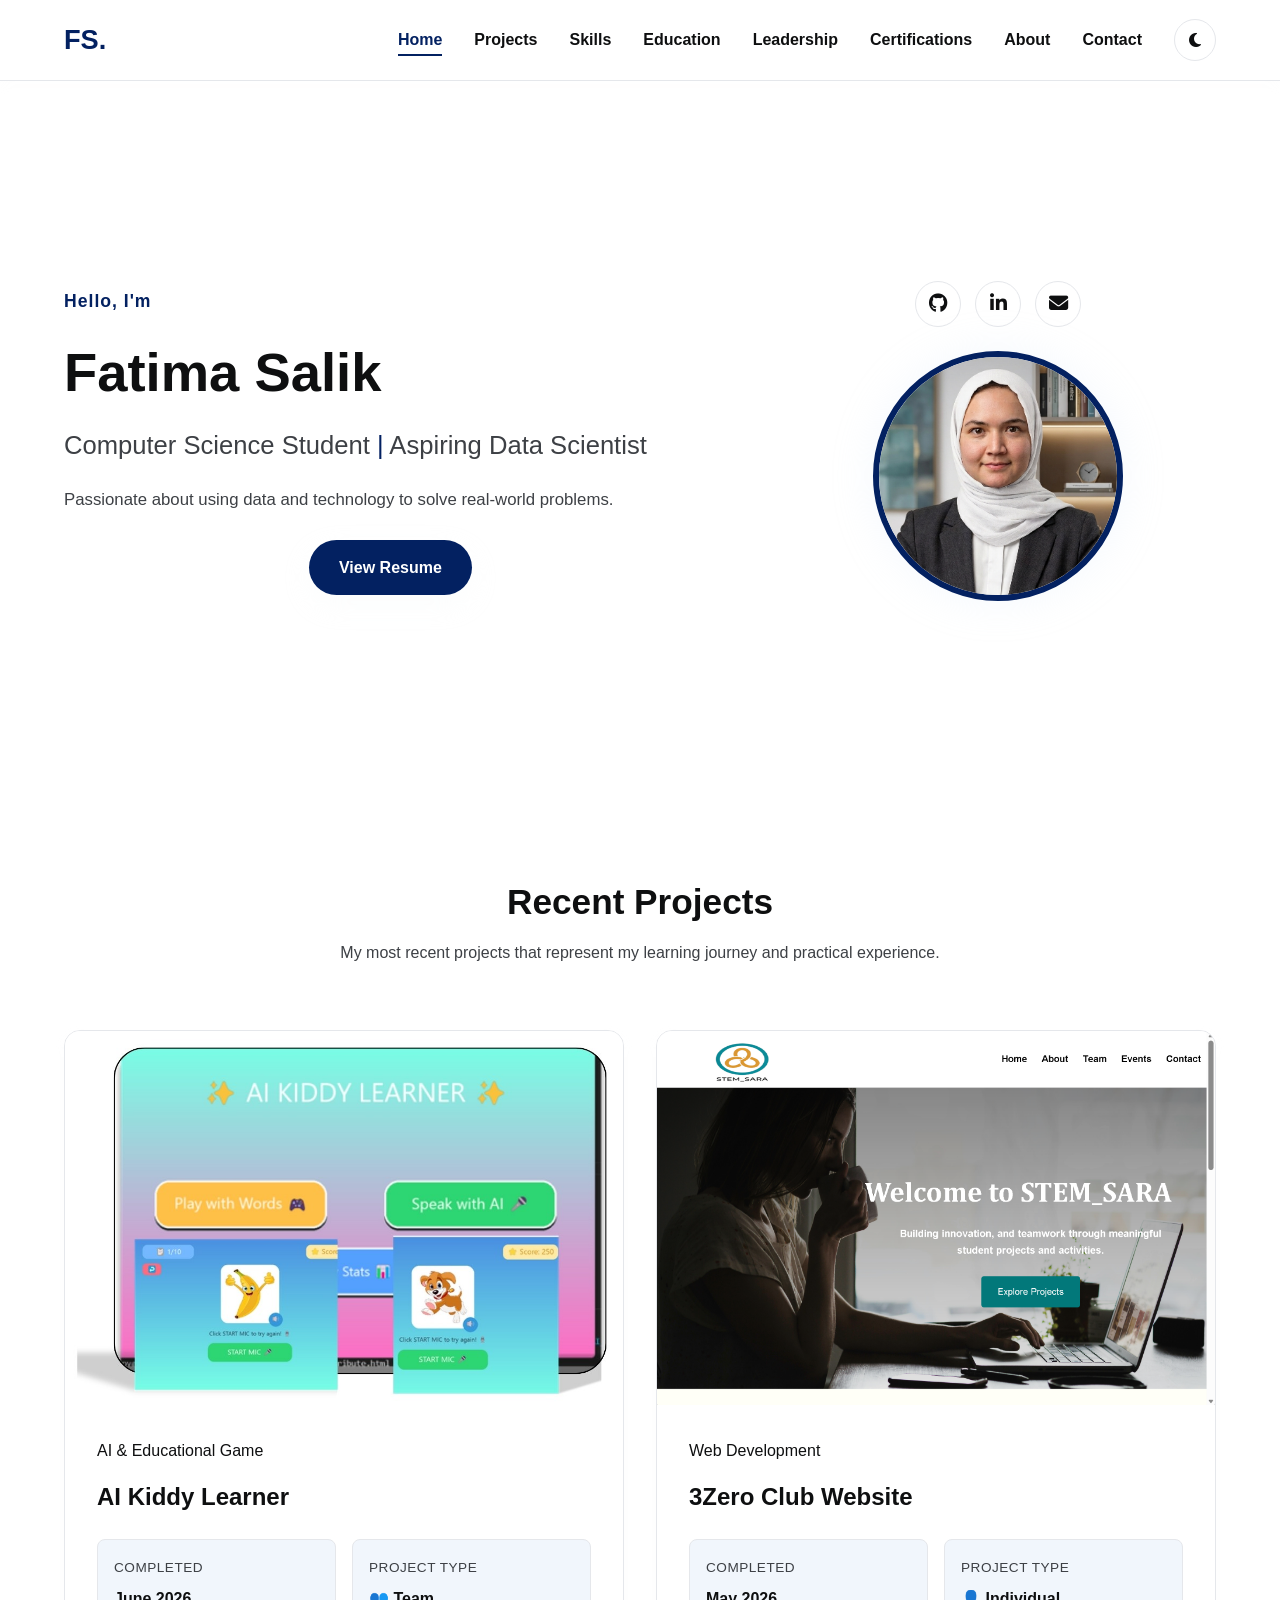
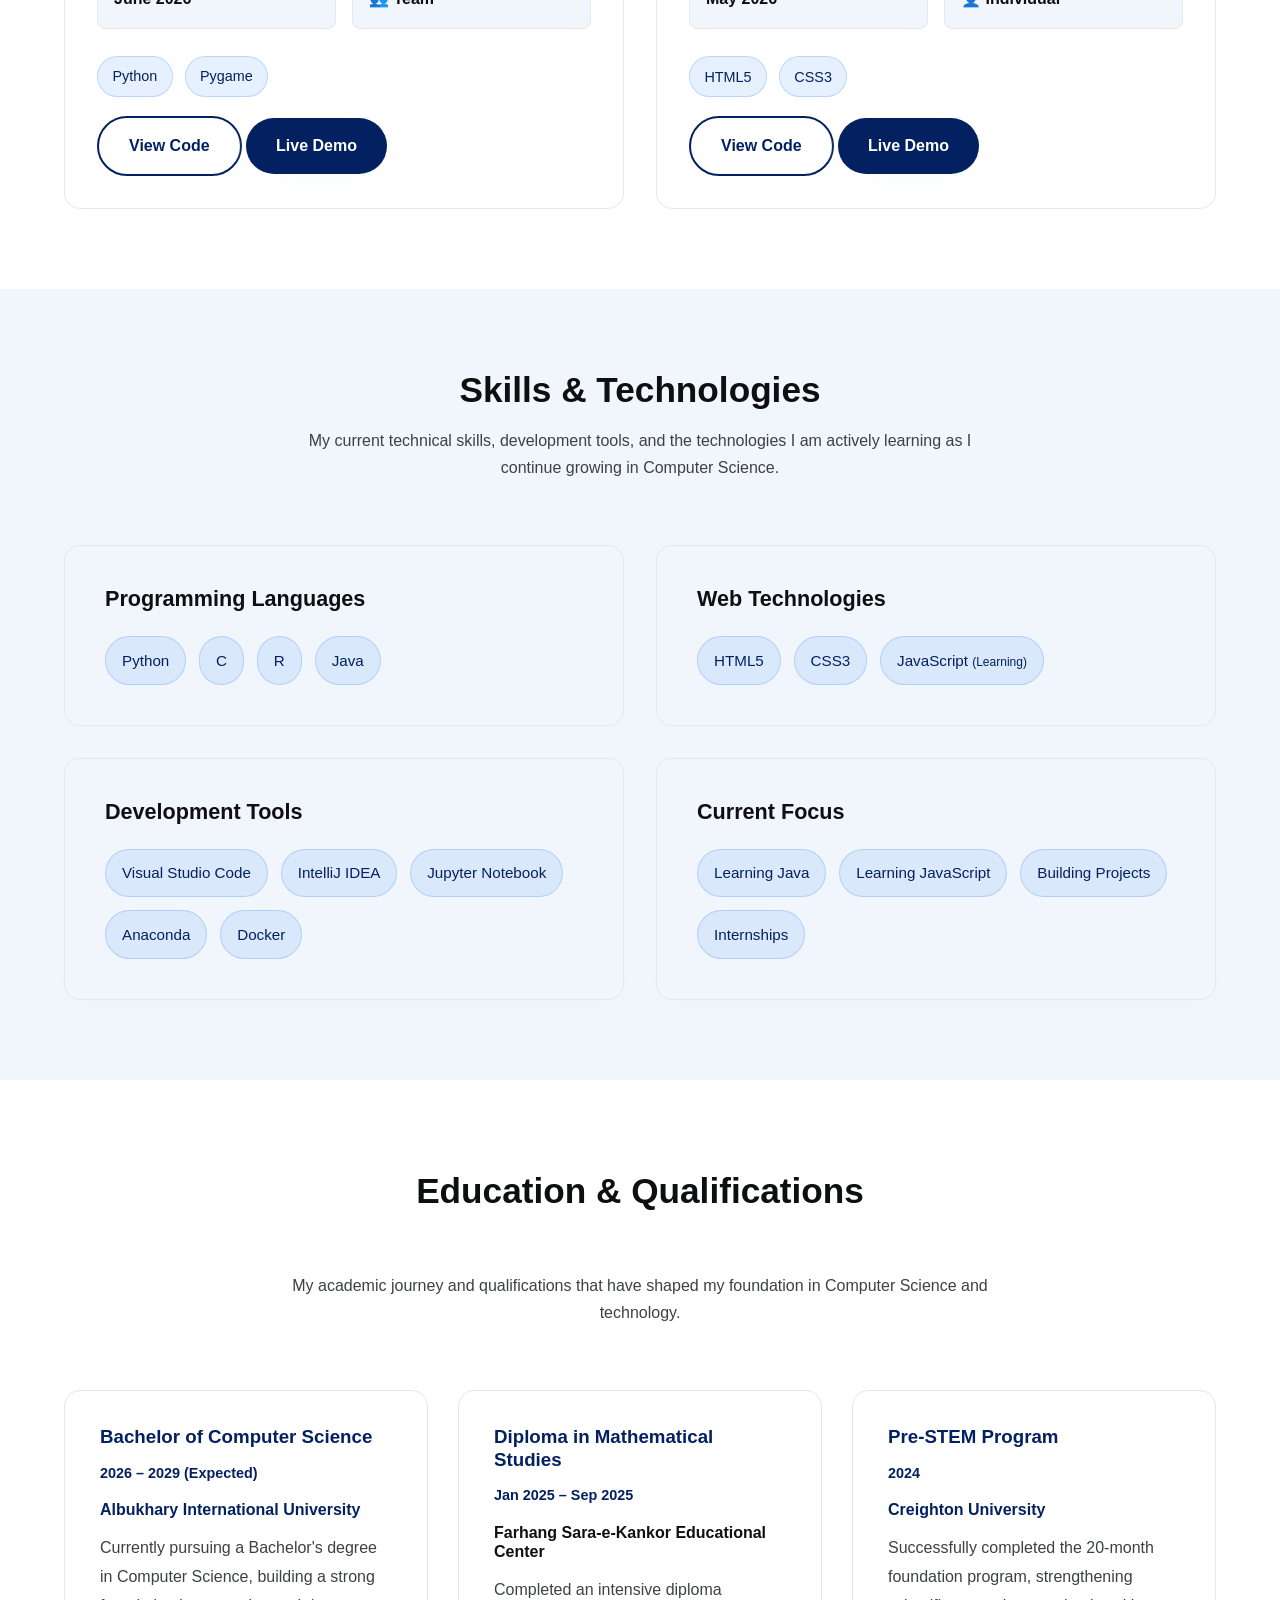
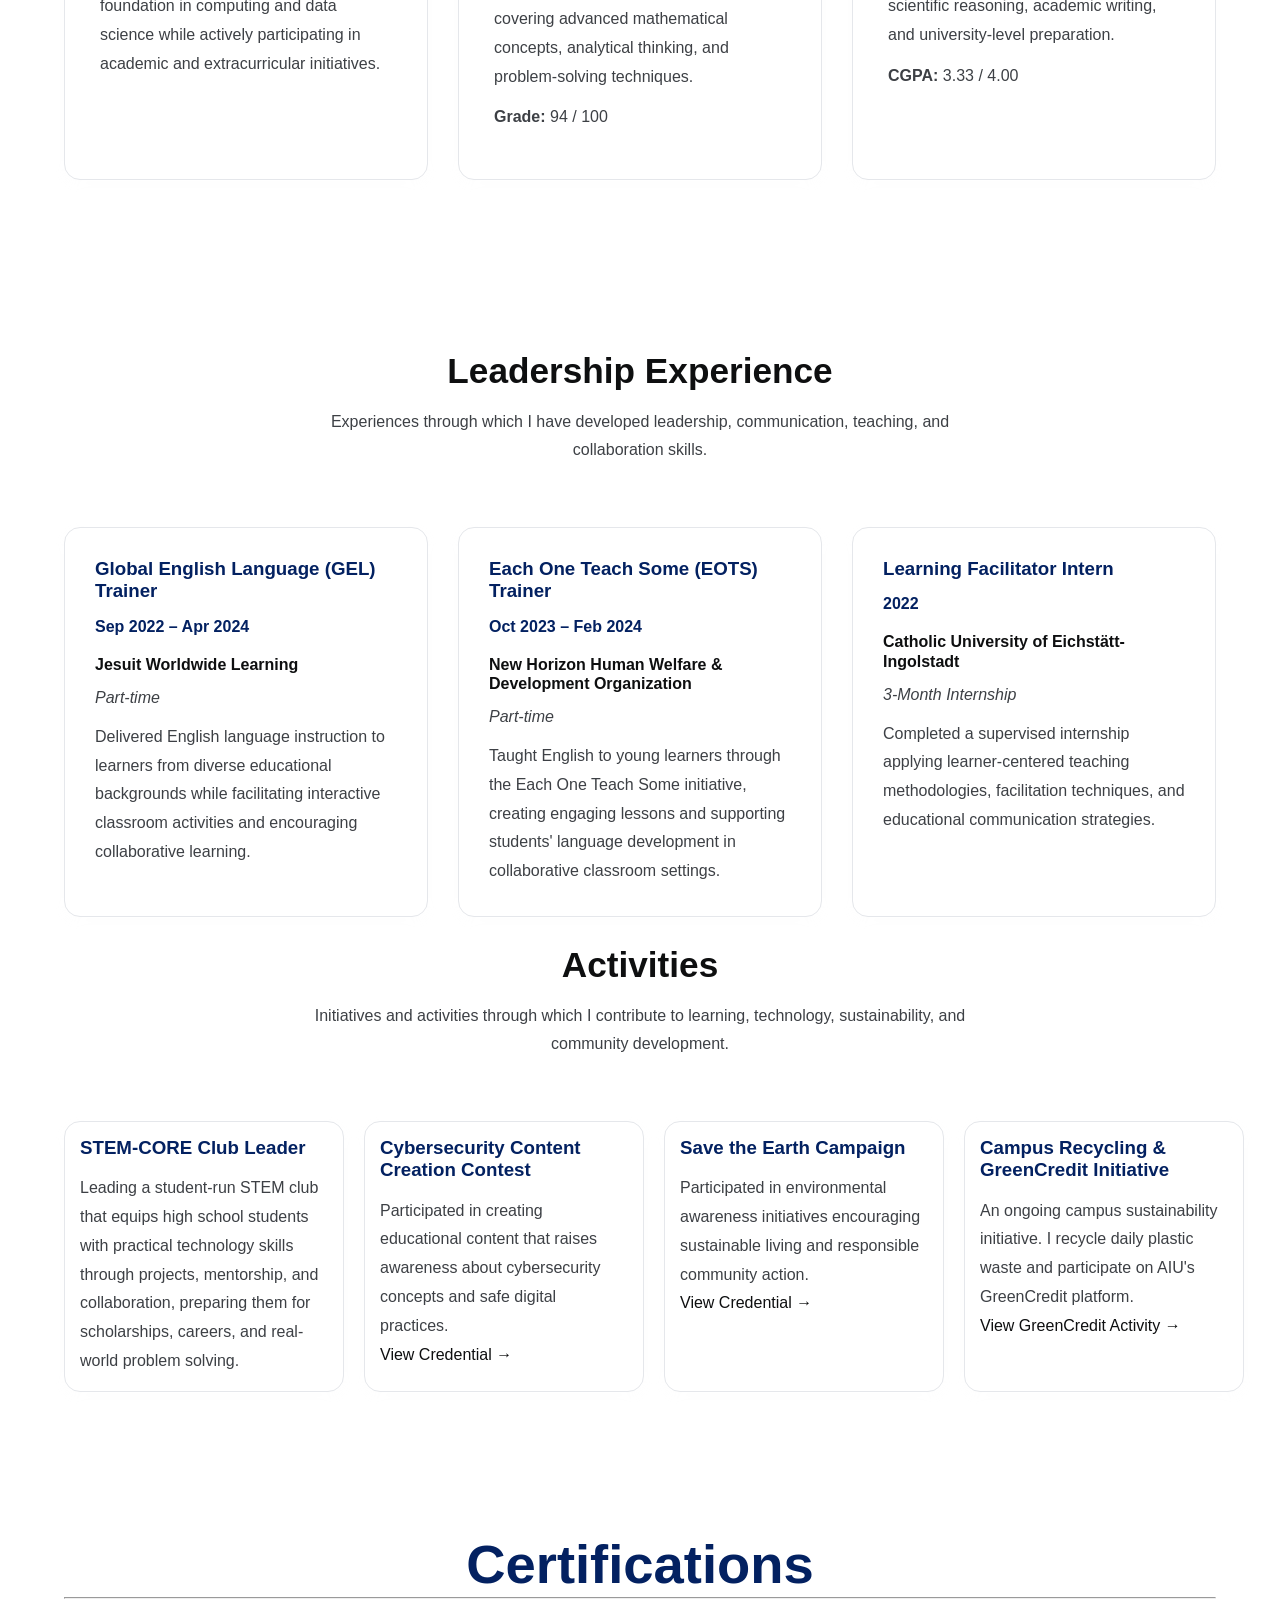
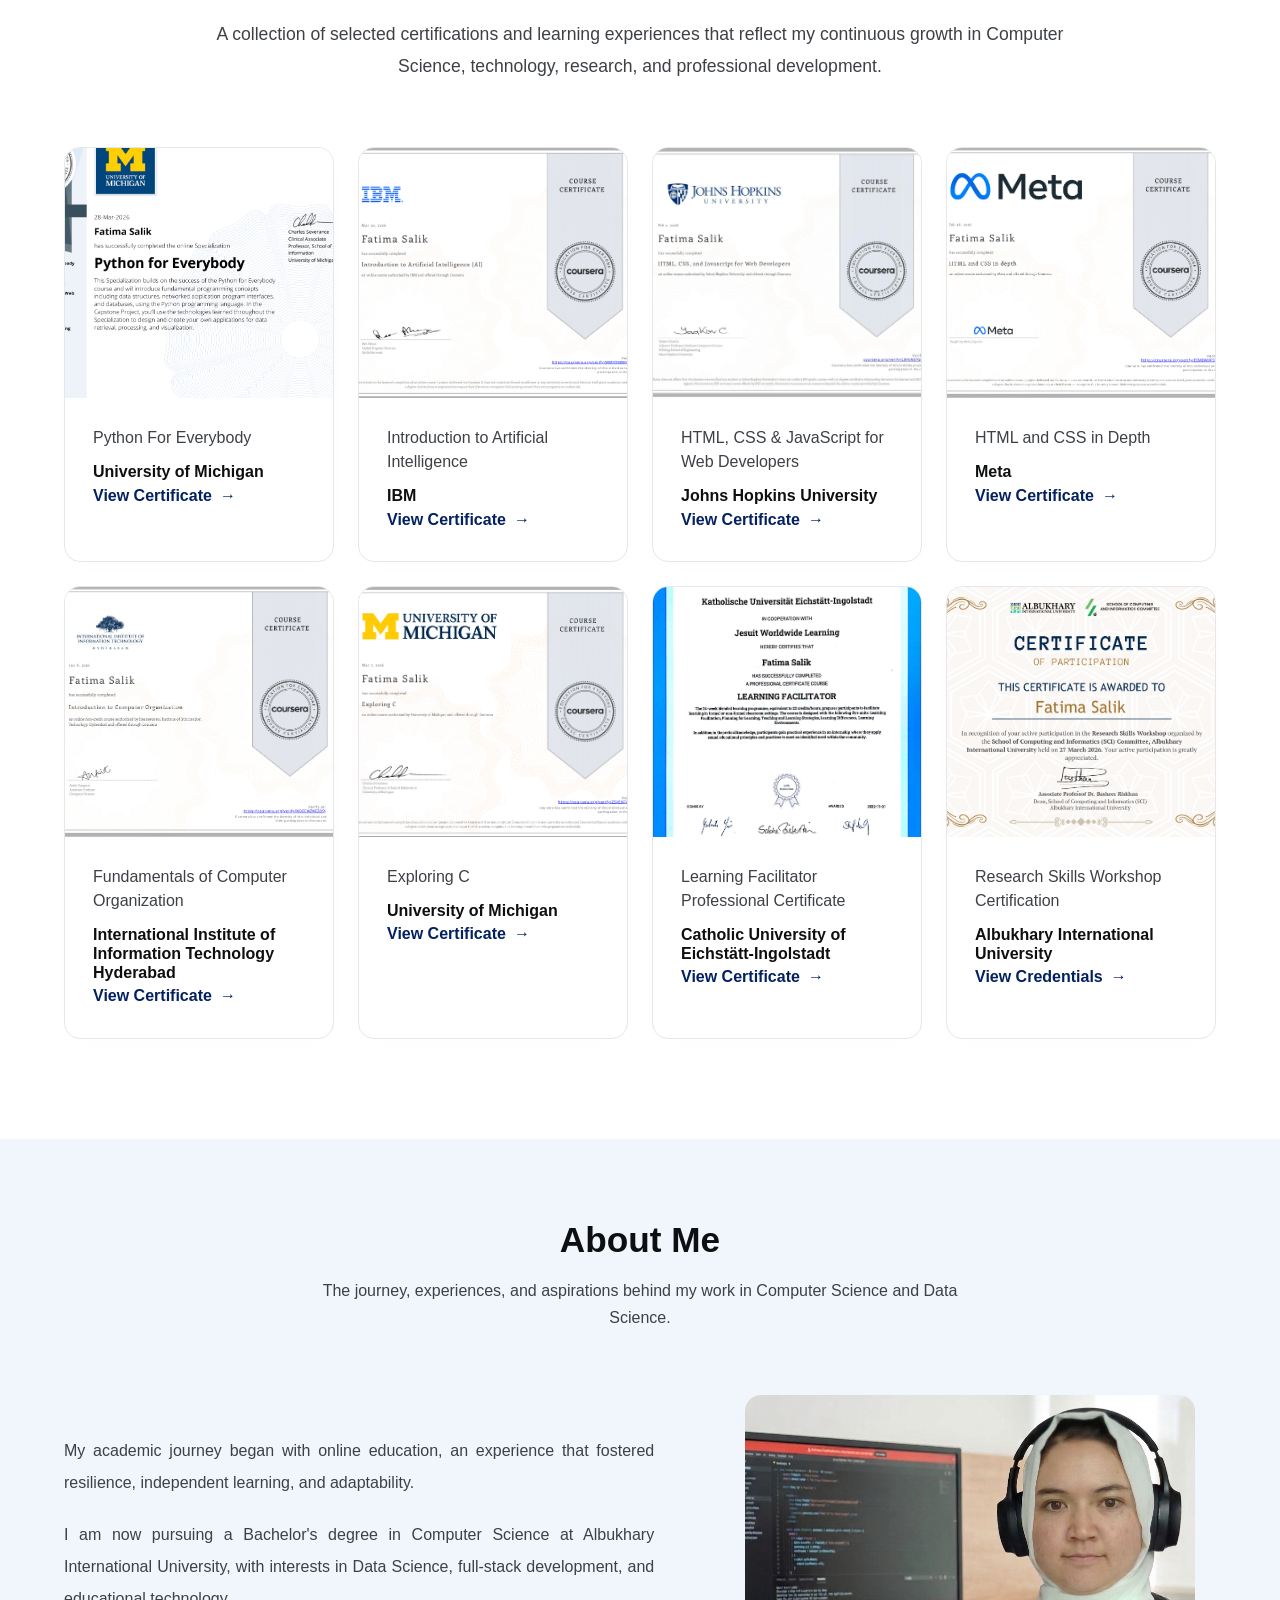
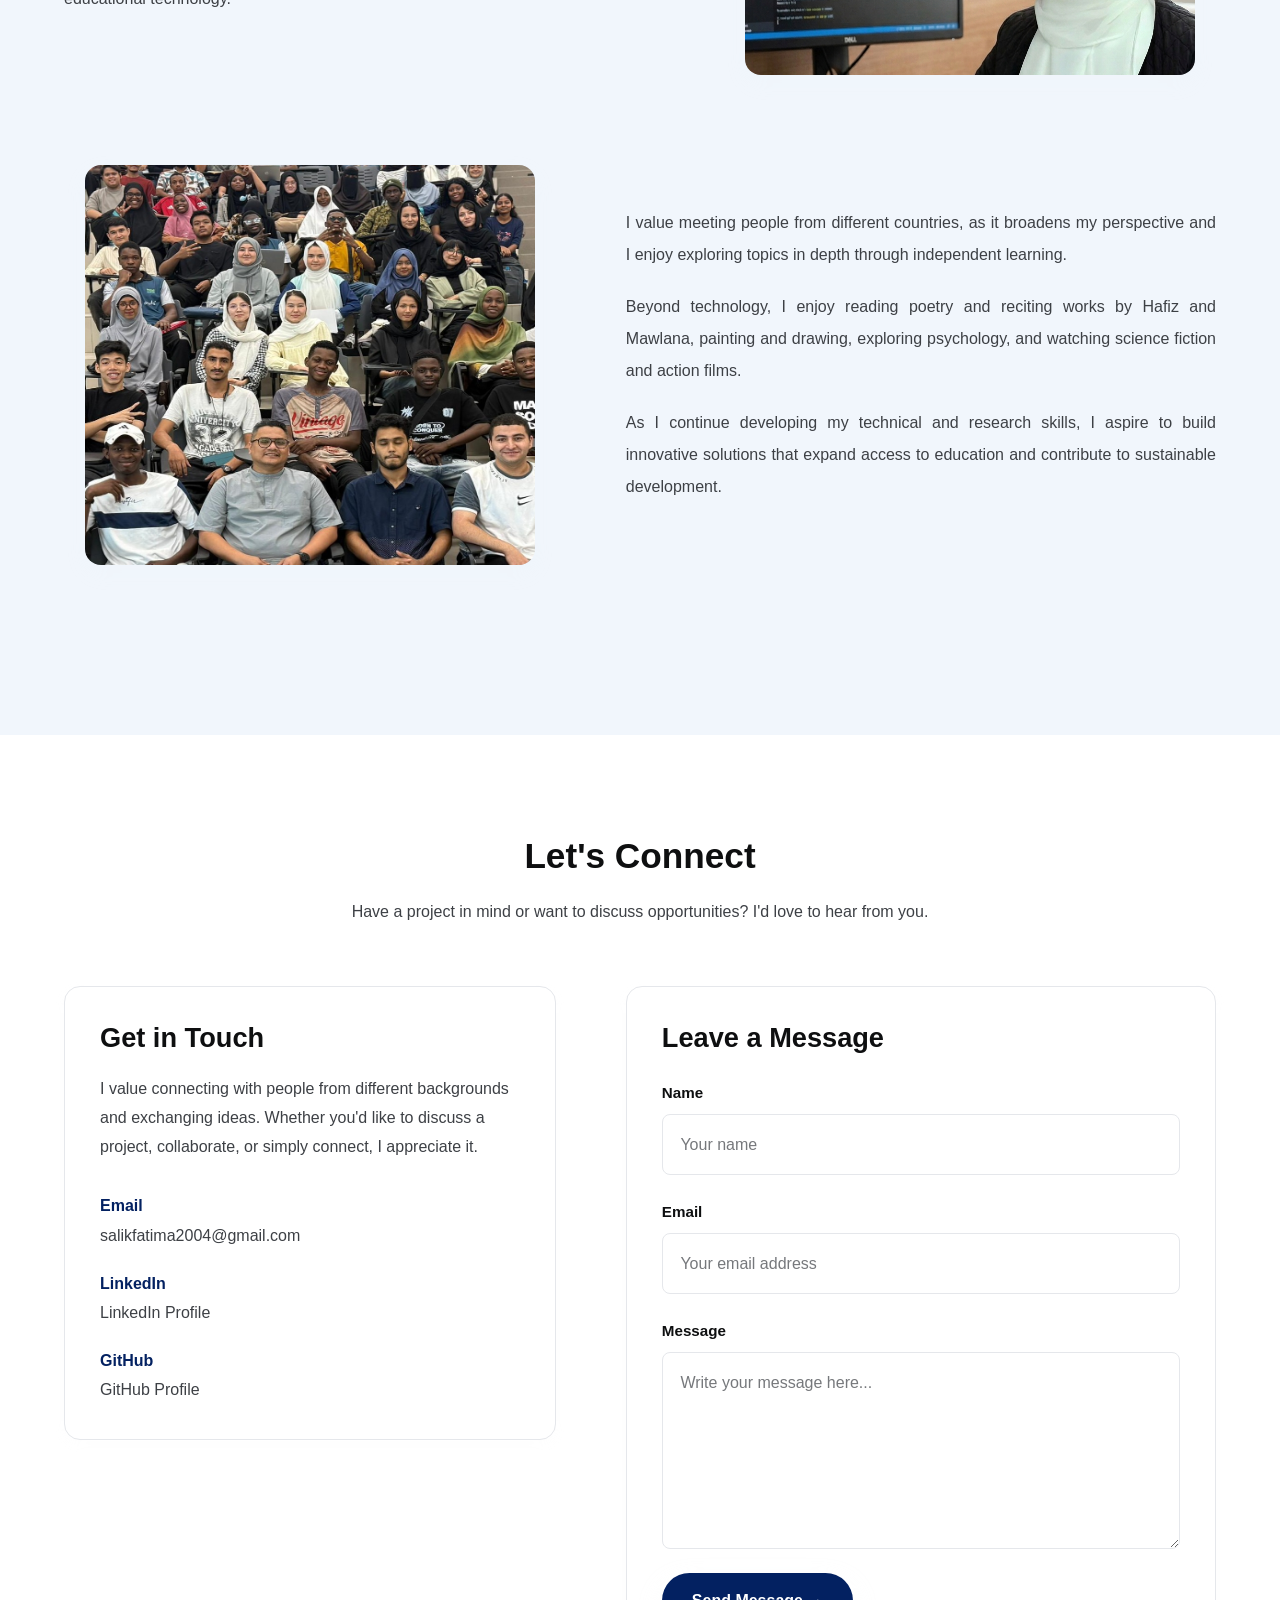
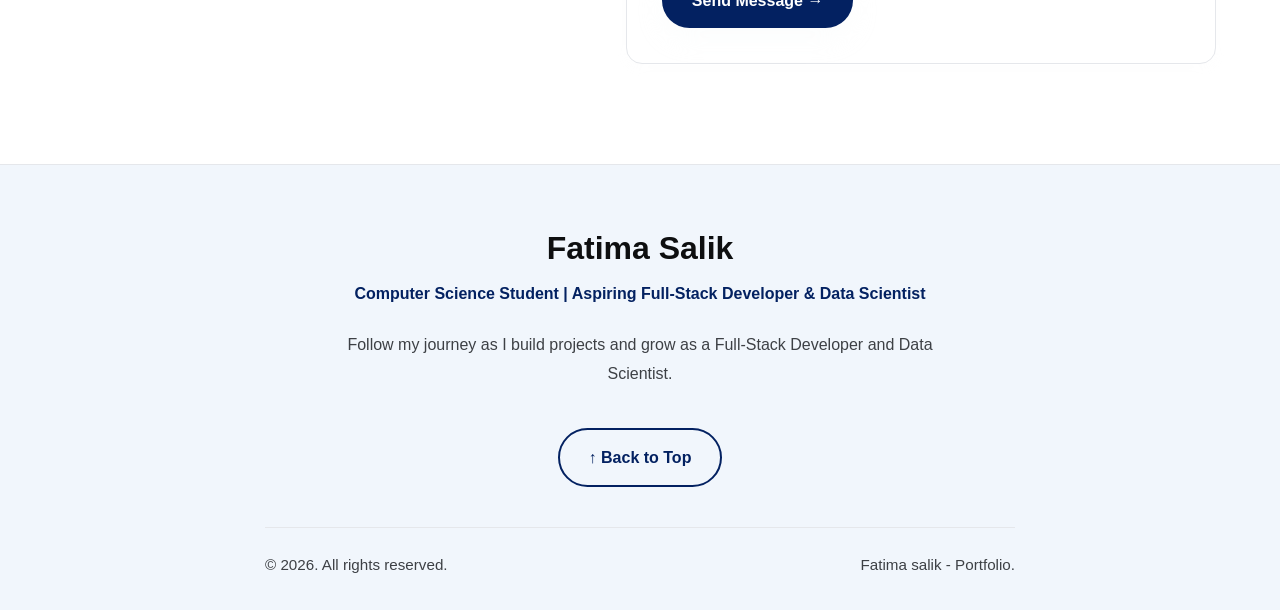
==== commit 1b8dbca3: "Merge branch 'master' of https://github.com/fatimasalik-dev/PORTFOLIO" ====
--- a/index.html
+++ b/index.html
@@ -18,7 +18,7 @@
     <meta name="author" content="Fatima Salik">
 
     <!-- CSS -->
-    <link rel="stylesheet" href="css/style.css">
+    <link rel="stylesheet" href="CSS/style.css">
 
     <!-- Google Fonts (Professional Choice) -->
     <link rel="preconnect" href="https://fonts.googleapis.com">
@@ -1944,3 +1944,13 @@
 </html>
 
 
+    </main>
+
+
+
+    <!-- JavaScript -->
+    <script src="js/script.js"></script>
+
+</body>
+
+</html>
--- a/CSS/style.css
+++ b/CSS/style.css
@@ -0,0 +1,29 @@
+
+@import url("variables.css");
+@import url("reset.css");
+@import url("navbar.css");
+@import url("Home.css");
+
+@import url("About_Me.css");
+
+@import url("Certifications.css");
+
+@import url("contact.css");
+@import url("footer.css");
+@import url("responsive.css");
+html{
+
+    scroll-behavior:smooth;
+
+}
+
+/* 
+*{
+background:#FFFFFF;
+backdrop-filter:blur(25px);
+} */
+
+
+/* body{
+    background:rgb(255, 253, 253) !important;
+} */
